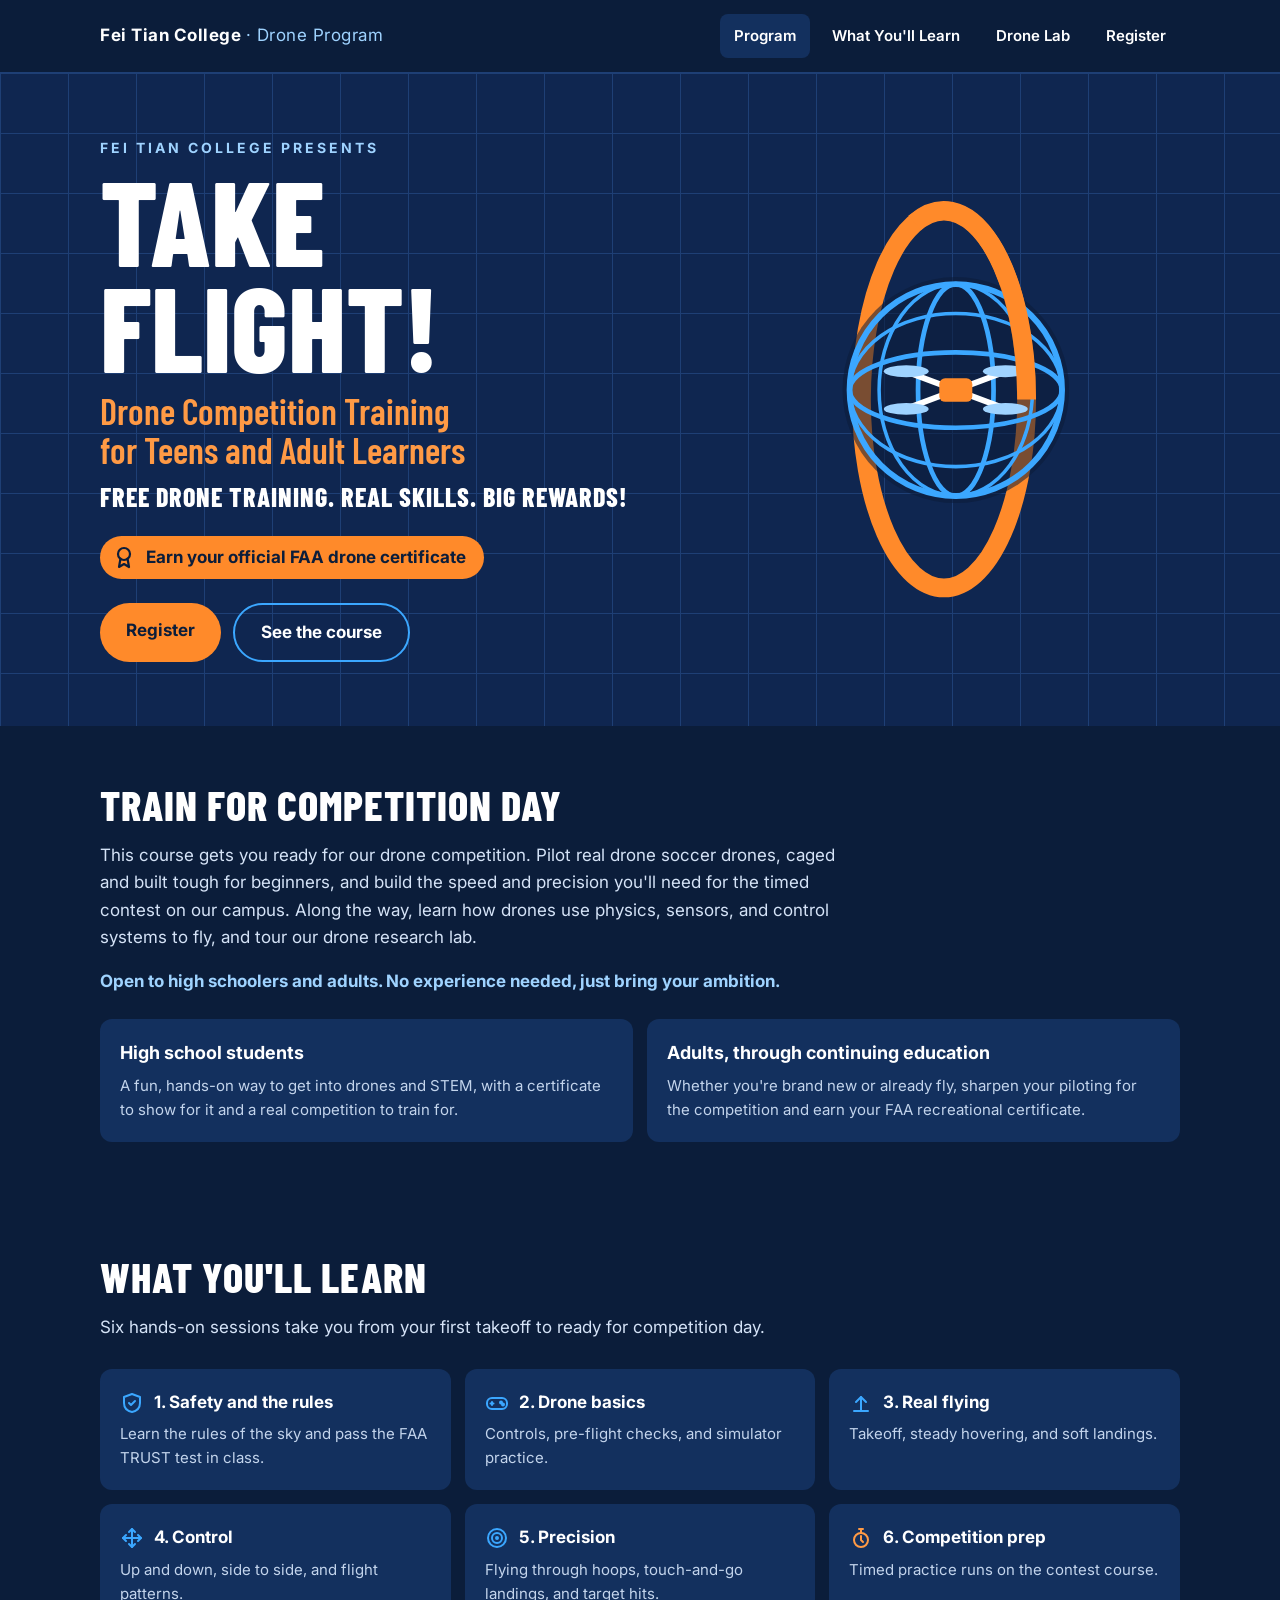
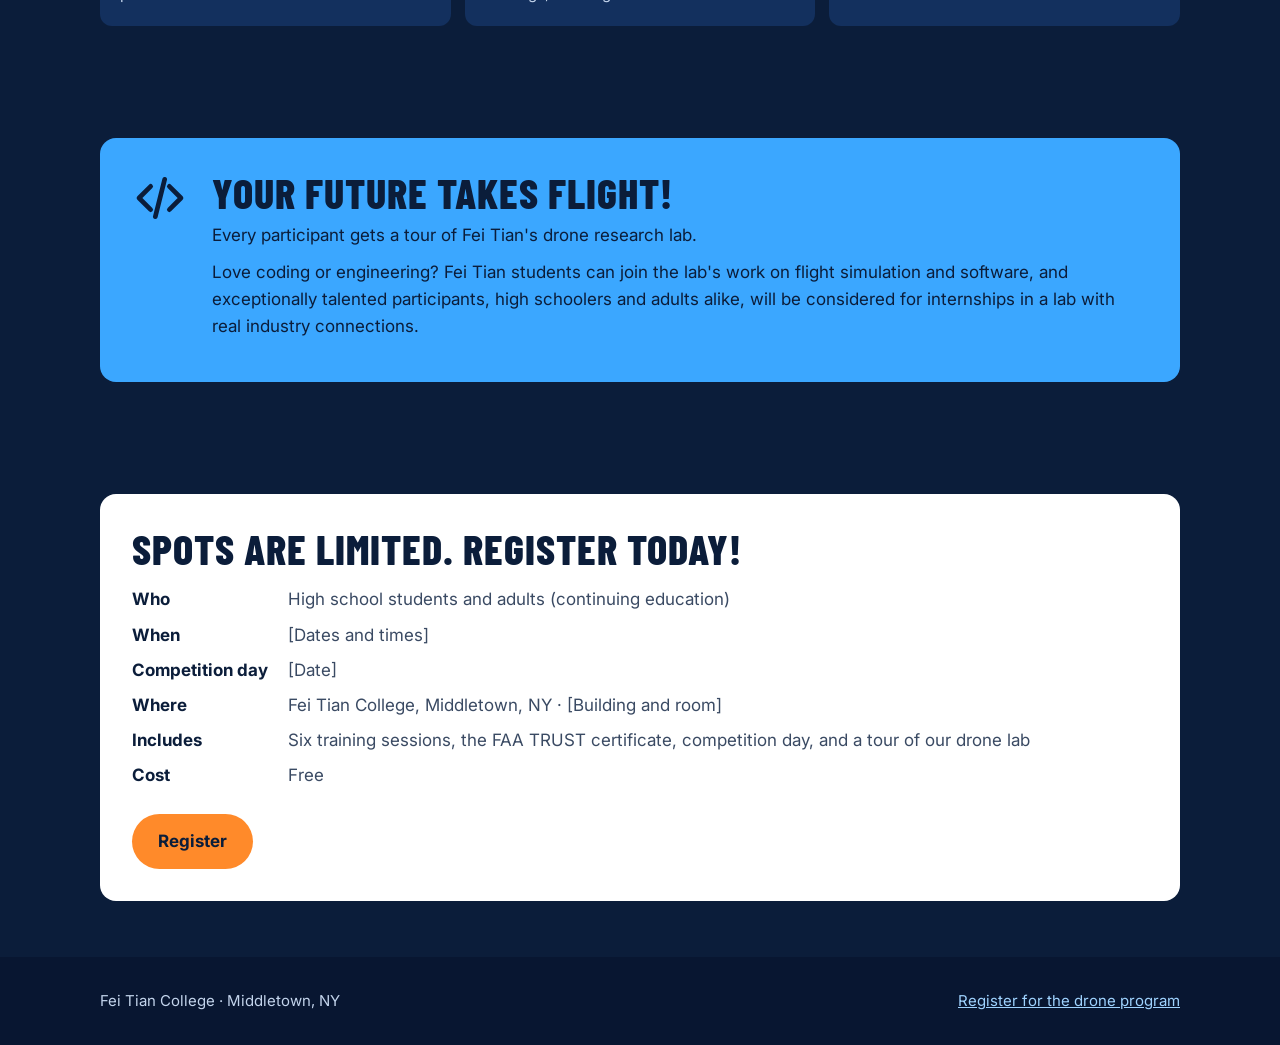
==== index.html @ 37b336cf "Add slogan copy, free cost, and lab heading - Hero tagline: Free drone training. Real skills. Big re" ====
<!doctype html>
<html lang="en">
<head>
  <meta charset="utf-8">
  <meta name="viewport" content="width=device-width, initial-scale=1">
  <title>Take Flight: Drone Training | Fei Tian College</title>
  <meta name="description" content="Free drone training at Fei Tian College to get ready for our drone competition. Hands-on training for high school students and adult learners, an FAA recreational drone certificate, and a tour of our drone lab.">
  <link rel="preconnect" href="https://fonts.googleapis.com">
  <link rel="preconnect" href="https://fonts.gstatic.com" crossorigin>
  <link href="https://fonts.googleapis.com/css2?family=Barlow+Condensed:wght@600;800&family=Inter:wght@400;600;700&display=swap" rel="stylesheet">
  <link rel="stylesheet" href="css/styles.css">
</head>
<body>

<header class="site-header">
  <div class="container">
    <a class="brand" href="index.html">Fei Tian College <span>· Drone Program</span></a>
    <nav class="nav" aria-label="Main">
      <a href="index.html" aria-current="page">Program</a>
      <a href="#curriculum">What You'll Learn</a>
      <a href="#lab">Drone Lab</a>
      <a href="register.html">Register</a>
    </nav>
  </div>
</header>

<main>
  <section class="hero">
    <div class="container">
      <div>
        <p class="eyebrow">Fei Tian College presents</p>
        <h1>Take<br>Flight!</h1>
        <p class="subtitle">Drone Competition Training<br>for Teens and Adult Learners</p>
        <p class="tagline">Free drone training. Real skills. Big rewards!</p>
        <div class="badge">
          <svg width="24" height="24" viewBox="0 0 24 24" fill="none" stroke="#0B1D3A" stroke-width="2.2" stroke-linecap="round" stroke-linejoin="round" aria-hidden="true"><circle cx="12" cy="9" r="6"/><path d="M8.5 13.5 7 22l5-3 5 3-1.5-8.5"/></svg>
          Earn your official FAA drone certificate
        </div>
        <div class="hero-actions">
          <a class="btn" href="register.html">Register</a>
          <a class="btn btn-outline" href="#curriculum">See the course</a>
        </div>
      </div>
      <img class="hero-art" src="images/drone-ball.svg" alt="A caged drone soccer ball flying through a hoop" width="400" height="400">
    </div>
  </section>

  <section>
    <div class="container">
      <h2>Train for competition day</h2>
      <p class="lead">This course gets you ready for our drone competition. Pilot real drone soccer drones, caged and built tough for beginners, and build the speed and precision you'll need for the timed contest on our campus. Along the way, learn how drones use physics, sensors, and control systems to fly, and tour our drone research lab.</p>
      <p class="highlight">Open to high schoolers and adults. No experience needed, just bring your ambition.</p>

      <div class="audience">
        <div>
          <h3>High school students</h3>
          <p>A fun, hands-on way to get into drones and STEM, with a certificate to show for it and a real competition to train for.</p>
        </div>
        <div>
          <h3>Adults, through continuing education</h3>
          <p>Whether you're brand new or already fly, sharpen your piloting for the competition and earn your FAA recreational certificate.</p>
        </div>
      </div>
    </div>
  </section>

  <section id="curriculum">
    <div class="container">
      <h2>What you'll learn</h2>
      <p class="lead">Six hands-on sessions take you from your first takeoff to ready for competition day.</p>
      <ol class="steps">
        <li class="step">
          <div class="step-head"><svg width="24" height="24" viewBox="0 0 24 24" fill="none" stroke="#3BA7FF" stroke-width="2" stroke-linecap="round" stroke-linejoin="round" aria-hidden="true"><path d="M12 3 4 6v6c0 5 3.5 8 8 9 4.5-1 8-4 8-9V6z"/><path d="m9 12 2 2 4-4"/></svg>1. Safety and the rules</div>
          <p>Learn the rules of the sky and pass the FAA TRUST test in class.</p>
        </li>
        <li class="step">
          <div class="step-head"><svg width="24" height="24" viewBox="0 0 24 24" fill="none" stroke="#3BA7FF" stroke-width="2" stroke-linecap="round" stroke-linejoin="round" aria-hidden="true"><rect x="2" y="7" width="20" height="11" rx="5"/><path d="M7 11v3M5.5 12.5h3"/><circle cx="16" cy="11.5" r="1"/><circle cx="18" cy="13.5" r="1"/></svg>2. Drone basics</div>
          <p>Controls, pre-flight checks, and simulator practice.</p>
        </li>
        <li class="step">
          <div class="step-head"><svg width="24" height="24" viewBox="0 0 24 24" fill="none" stroke="#3BA7FF" stroke-width="2" stroke-linecap="round" stroke-linejoin="round" aria-hidden="true"><path d="M12 20V6"/><path d="m7 11 5-5 5 5"/><path d="M5 20h14"/></svg>3. Real flying</div>
          <p>Takeoff, steady hovering, and soft landings.</p>
        </li>
        <li class="step">
          <div class="step-head"><svg width="24" height="24" viewBox="0 0 24 24" fill="none" stroke="#3BA7FF" stroke-width="2" stroke-linecap="round" stroke-linejoin="round" aria-hidden="true"><path d="M12 3v18M3 12h18"/><path d="m9 6 3-3 3 3M9 18l3 3 3-3M6 9l-3 3 3 3M18 9l3 3-3 3"/></svg>4. Control</div>
          <p>Up and down, side to side, and flight patterns.</p>
        </li>
        <li class="step">
          <div class="step-head"><svg width="24" height="24" viewBox="0 0 24 24" fill="none" stroke="#3BA7FF" stroke-width="2" stroke-linecap="round" stroke-linejoin="round" aria-hidden="true"><circle cx="12" cy="12" r="9"/><circle cx="12" cy="12" r="5"/><circle cx="12" cy="12" r="1"/></svg>5. Precision</div>
          <p>Flying through hoops, touch-and-go landings, and target hits.</p>
        </li>
        <li class="step">
          <div class="step-head"><svg width="24" height="24" viewBox="0 0 24 24" fill="none" stroke="#FF9A45" stroke-width="2" stroke-linecap="round" stroke-linejoin="round" aria-hidden="true"><circle cx="12" cy="14" r="7"/><path d="M12 10v4l2 2M10 3h4M12 3v4"/></svg>6. Competition prep</div>
          <p>Timed practice runs on the contest course.</p>
        </li>
      </ol>
    </div>
  </section>

  <section id="lab">
    <div class="container">
      <div class="lab">
        <svg width="56" height="56" viewBox="0 0 24 24" fill="none" stroke="#0B1D3A" stroke-width="2" stroke-linecap="round" stroke-linejoin="round" aria-hidden="true"><path d="m8 7-5 5 5 5"/><path d="m16 7 5 5-5 5"/><path d="m14 4-4 16"/></svg>
        <div>
          <h2>Your future takes flight!</h2>
          <p>Every participant gets a tour of Fei Tian's drone research lab.</p>
          <p>Love coding or engineering? Fei Tian students can join the lab's work on flight simulation and software, and exceptionally talented participants, high schoolers and adults alike, will be considered for internships in a lab with real industry connections.</p>
        </div>
      </div>
    </div>
  </section>

  <section>
    <div class="container">
      <div class="details">
        <h2>Spots are limited. Register today!</h2>
        <!-- Fill in the bracketed items below. -->
        <dl>
          <dt>Who</dt><dd>High school students and adults (continuing education)</dd>
          <dt>When</dt><dd>[Dates and times]</dd>
          <dt>Competition day</dt><dd>[Date]</dd>
          <dt>Where</dt><dd>Fei Tian College, Middletown, NY · [Building and room]</dd>
          <dt>Includes</dt><dd>Six training sessions, the FAA TRUST certificate, competition day, and a tour of our drone lab</dd>
          <dt>Cost</dt><dd>Free</dd>
        </dl>
        <a class="btn" href="register.html">Register</a>
      </div>
    </div>
  </section>
</main>

<footer class="site-footer">
  <div class="container">
    <div>Fei Tian College · Middletown, NY</div>
    <div><a href="register.html">Register for the drone program</a></div>
  </div>
</footer>

</body>
</html>
---- css/styles.css ----
/* Take Flight drone program pages for Fei Tian College.
   To match the main college site, change the colors and fonts in :root. */
:root {
  --navy: #0B1D3A;
  --navy-2: #0F2650;
  --navy-3: #13305E;
  --blue: #3BA7FF;
  --blue-light: #9FD3FF;
  --orange: #FF8A2A;
  --orange-light: #FF9A45;
  --text-soft: #D5E3F7;
  --white: #FFFFFF;
  --ink: #0B1D3A;
  --ink-soft: #3A4A63;
  --font-display: "Barlow Condensed", "Arial Narrow", sans-serif;
  --font-body: "Inter", system-ui, -apple-system, "Segoe UI", sans-serif;
  --max: 1120px;
}

* { box-sizing: border-box; }
html { scroll-behavior: smooth; }
body {
  margin: 0;
  background: var(--navy);
  color: var(--white);
  font-family: var(--font-body);
  font-size: 17px;
  line-height: 1.6;
}
img, svg { max-width: 100%; }
a { color: var(--orange-light); }
a:hover { color: #FFB877; }
:focus-visible { outline: 3px solid var(--orange); outline-offset: 2px; }

.container { max-width: var(--max); margin: 0 auto; padding: 0 20px; }

/* Header */
.site-header { background: var(--navy); border-bottom: 1px solid #1E3F75; }
.site-header .container {
  display: flex; align-items: center; justify-content: space-between;
  flex-wrap: wrap; gap: 12px; padding-top: 14px; padding-bottom: 14px;
}
.brand { color: var(--white); text-decoration: none; font-weight: 700; letter-spacing: .5px; }
.brand span { color: var(--blue-light); font-weight: 400; }
.nav { display: flex; gap: 8px; flex-wrap: wrap; }
.nav a {
  color: var(--white); text-decoration: none; padding: 10px 14px;
  border-radius: 8px; font-weight: 600; font-size: 15px;
}
.nav a:hover, .nav a[aria-current="page"] { background: var(--navy-3); color: var(--white); }

/* Buttons */
.btn {
  display: inline-block; background: var(--orange); color: var(--ink);
  font-weight: 700; text-decoration: none; padding: 14px 26px;
  border-radius: 40px; min-height: 44px;
}
.btn:hover { background: var(--orange-light); color: var(--ink); }
.btn-outline { background: transparent; color: var(--white); border: 2px solid var(--blue); }
.btn-outline:hover { background: var(--navy-3); color: var(--white); }

/* Hero */
.hero {
  background-color: var(--navy-2);
  background-image:
    linear-gradient(#1E3F75 1px, transparent 1px),
    linear-gradient(90deg, #1E3F75 1px, transparent 1px);
  background-size: 68px 60px;
  padding: 64px 0;
}
.hero .container {
  display: grid; grid-template-columns: 1.1fr .9fr; gap: 32px; align-items: center;
}
.eyebrow {
  font-size: 14px; font-weight: 700; letter-spacing: 3px;
  text-transform: uppercase; color: var(--blue-light); margin: 0 0 8px;
}
.hero h1 {
  font-family: var(--font-display); font-weight: 800; text-transform: uppercase;
  font-size: clamp(64px, 11vw, 120px); line-height: .88; margin: 0;
}
.hero .subtitle {
  font-family: var(--font-display); font-weight: 600; color: var(--orange-light);
  font-size: clamp(26px, 4vw, 36px); line-height: 1.1; margin: 12px 0 12px;
}
.hero .tagline {
  font-family: var(--font-display); font-weight: 800; text-transform: uppercase;
  letter-spacing: 1px; color: var(--white); font-size: clamp(20px, 2.6vw, 26px);
  line-height: 1.15; margin: 0 0 24px;
}
.badge {
  display: inline-flex; align-items: center; gap: 10px;
  background: var(--orange); color: var(--ink); font-weight: 700;
  border-radius: 40px; padding: 8px 18px 8px 12px; margin-bottom: 24px;
}
.hero-actions { display: flex; gap: 12px; flex-wrap: wrap; }
.hero-art { width: 100%; height: auto; }

/* Sections */
section { padding: 56px 0; }
h2 {
  font-family: var(--font-display); font-weight: 800; text-transform: uppercase;
  letter-spacing: 1px; font-size: clamp(30px, 4.5vw, 42px); line-height: 1.05; margin: 0 0 16px;
}
.lead { color: var(--text-soft); max-width: 760px; margin: 0 0 12px; }
.highlight { color: var(--blue-light); font-weight: 700; }

.steps {
  list-style: none; padding: 0; margin: 28px 0 0;
  display: grid; grid-template-columns: repeat(3, minmax(0, 1fr)); gap: 14px;
}
.step { background: var(--navy-3); border-radius: 12px; padding: 20px; }
.step-head { display: flex; align-items: center; gap: 10px; font-weight: 700; margin-bottom: 6px; }
.step p { margin: 0; color: #C3D4EC; font-size: 15px; }

.lab {
  background: var(--blue); color: var(--ink); border-radius: 16px; padding: 32px;
  display: flex; gap: 24px; align-items: flex-start;
}
.lab h2 { margin-bottom: 8px; }
.lab p { margin: 0 0 10px; }
.lab svg { flex: none; }

.audience { display: grid; grid-template-columns: repeat(2, minmax(0, 1fr)); gap: 14px; margin-top: 24px; }
.audience div { background: var(--navy-3); border-radius: 12px; padding: 20px; }
.audience h3 { margin: 0 0 6px; font-size: 18px; }
.audience p { margin: 0; color: #C3D4EC; font-size: 15px; }

.details {
  background: var(--white); color: var(--ink); border-radius: 16px; padding: 32px;
}
.details dl { display: grid; grid-template-columns: max-content 1fr; gap: 8px 20px; margin: 0 0 24px; }
.details dt { font-weight: 700; }
.details dd { margin: 0; color: var(--ink-soft); }
.details a { color: #B4530A; }
.details a.btn, .details a.btn:hover { color: var(--ink); }

/* Register page */
.form-wrap { background: var(--white); color: var(--ink); border-radius: 16px; padding: 24px; }
.form-wrap iframe { width: 100%; height: 1400px; border: 0; display: block; }
.placeholder {
  border: 3px dashed var(--ink); border-radius: 12px; padding: 32px; text-align: center; color: var(--ink);
}
.checklist { padding-left: 20px; color: var(--text-soft); }
.checklist li { margin-bottom: 6px; }

/* Footer */
.site-footer { background: #081631; padding: 32px 0; color: #C3D4EC; font-size: 15px; }
.site-footer .container { display: flex; justify-content: space-between; gap: 16px; flex-wrap: wrap; }
.site-footer a { color: var(--blue-light); }

/* Phones and small tablets */
@media (max-width: 820px) {
  .hero .container { grid-template-columns: 1fr; }
  .hero-art { max-width: 320px; margin: 0 auto; }
  .steps { grid-template-columns: repeat(2, minmax(0, 1fr)); }
  .audience { grid-template-columns: 1fr; }
  .lab { flex-direction: column; padding: 24px; }
}
@media (max-width: 520px) {
  .steps { grid-template-columns: 1fr; }
  .details { padding: 22px; }
  .details dl { grid-template-columns: 1fr; gap: 2px; }
  .details dd { margin-bottom: 10px; }
  section { padding: 40px 0; }
}
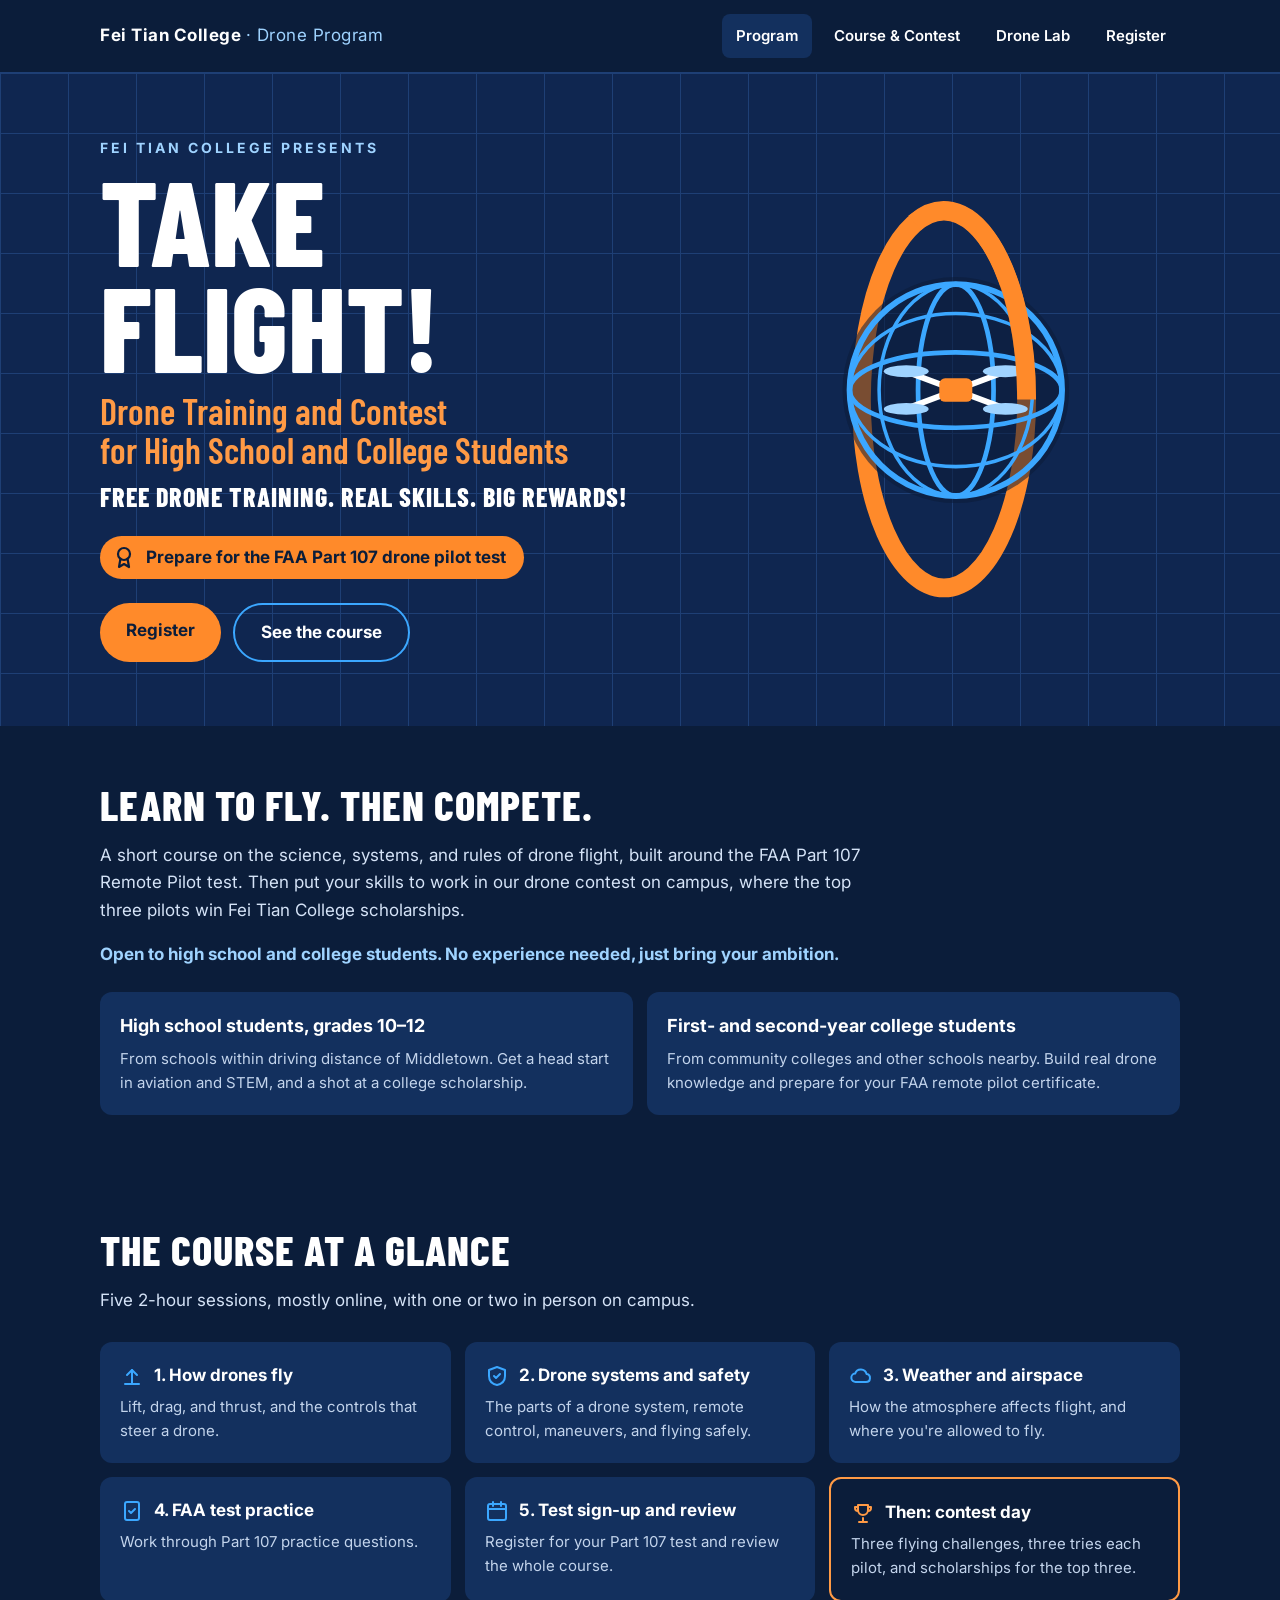
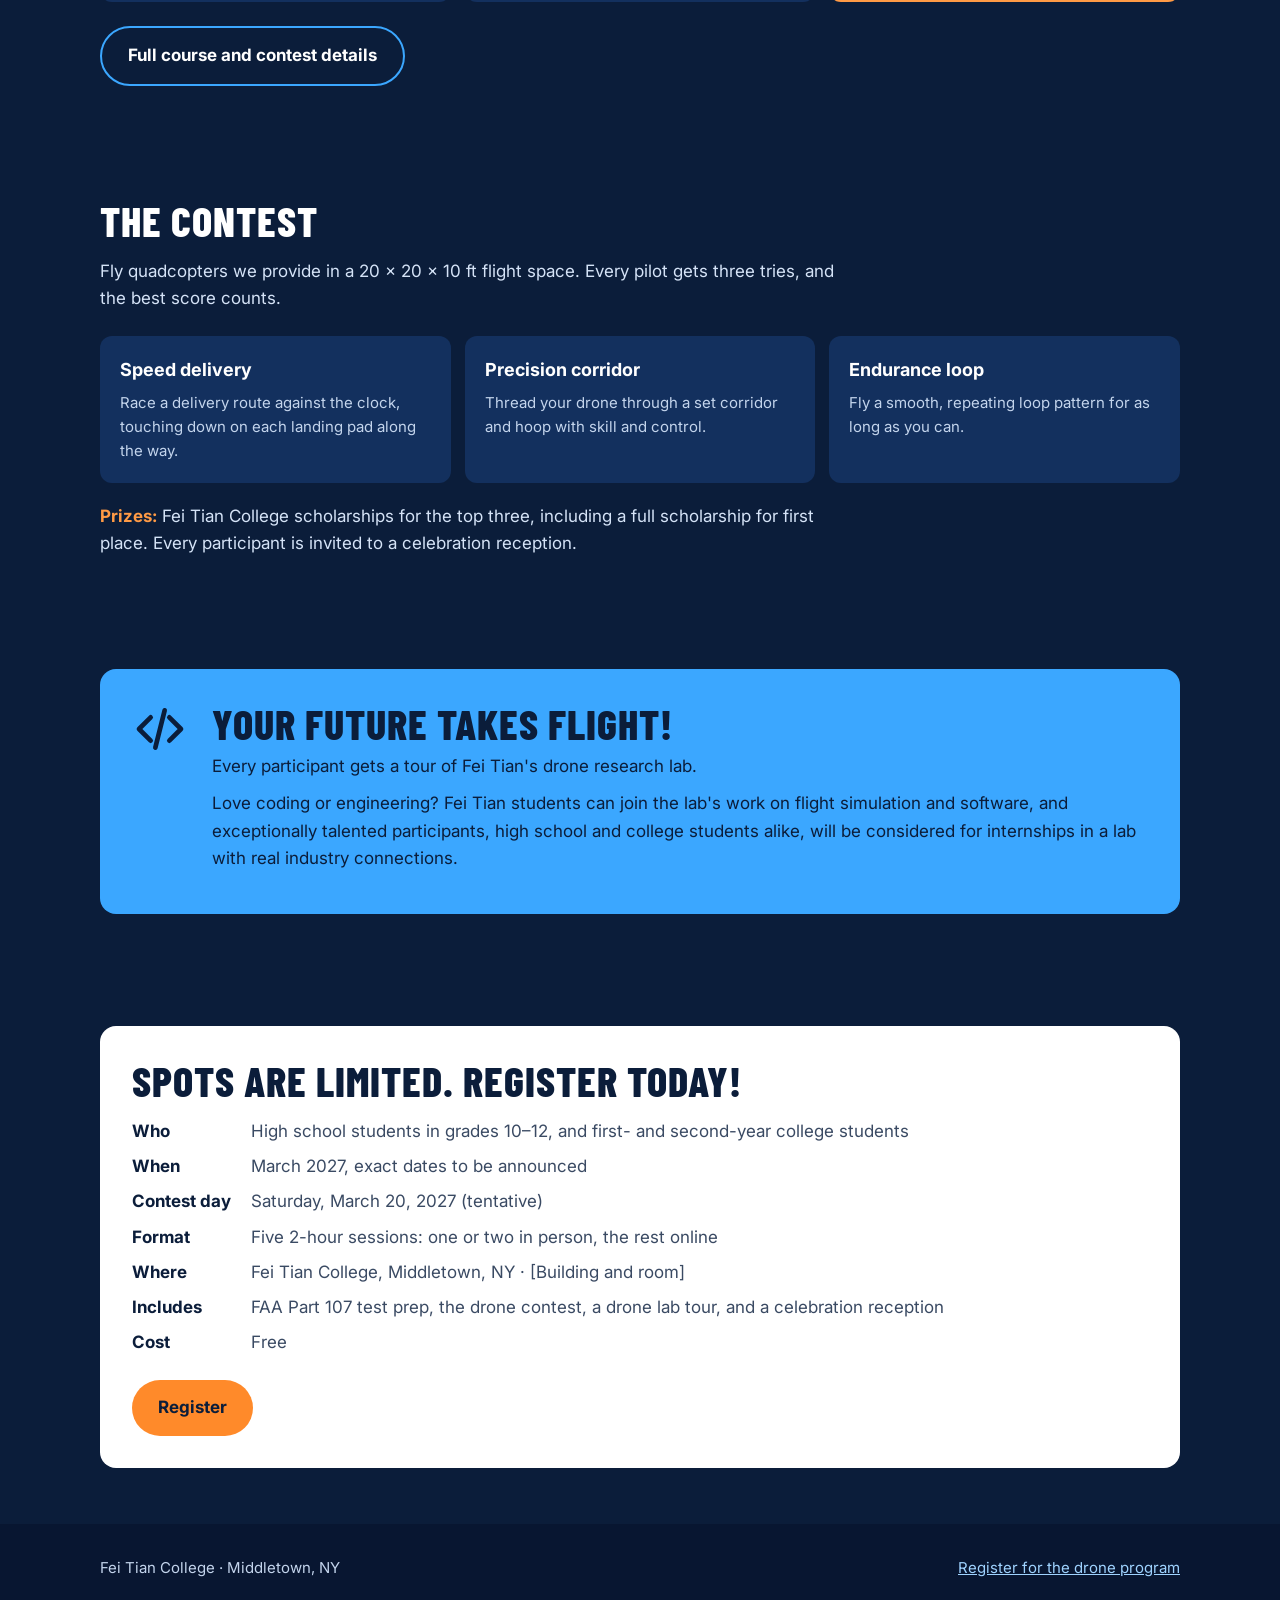
==== commit b992cc33: "Add course and contest details page; align homepage with course design - New course.html: session-by" ====
--- a/index.html
+++ b/index.html
@@ -4,7 +4,7 @@
   <meta charset="utf-8">
   <meta name="viewport" content="width=device-width, initial-scale=1">
   <title>Take Flight: Drone Training | Fei Tian College</title>
-  <meta name="description" content="Free drone training at Fei Tian College to get ready for our drone competition. Hands-on training for high school students and adult learners, an FAA recreational drone certificate, and a tour of our drone lab.">
+  <meta name="description" content="Free drone training at Fei Tian College for high school and college students. Prepare for the FAA Part 107 drone pilot test, compete in our drone contest for scholarships, and tour our drone lab.">
   <link rel="preconnect" href="https://fonts.googleapis.com">
   <link rel="preconnect" href="https://fonts.gstatic.com" crossorigin>
   <link href="https://fonts.googleapis.com/css2?family=Barlow+Condensed:wght@600;800&family=Inter:wght@400;600;700&display=swap" rel="stylesheet">
@@ -17,7 +17,7 @@
     <a class="brand" href="index.html">Fei Tian College <span>· Drone Program</span></a>
     <nav class="nav" aria-label="Main">
       <a href="index.html" aria-current="page">Program</a>
-      <a href="#curriculum">What You'll Learn</a>
+      <a href="course.html">Course &amp; Contest</a>
       <a href="#lab">Drone Lab</a>
       <a href="register.html">Register</a>
     </nav>
@@ -30,35 +30,35 @@
       <div>
         <p class="eyebrow">Fei Tian College presents</p>
         <h1>Take<br>Flight!</h1>
-        <p class="subtitle">Drone Competition Training<br>for Teens and Adult Learners</p>
+        <p class="subtitle">Drone Training and Contest<br>for High School and College Students</p>
         <p class="tagline">Free drone training. Real skills. Big rewards!</p>
         <div class="badge">
           <svg width="24" height="24" viewBox="0 0 24 24" fill="none" stroke="#0B1D3A" stroke-width="2.2" stroke-linecap="round" stroke-linejoin="round" aria-hidden="true"><circle cx="12" cy="9" r="6"/><path d="M8.5 13.5 7 22l5-3 5 3-1.5-8.5"/></svg>
-          Earn your official FAA drone certificate
+          Prepare for the FAA Part 107 drone pilot test
         </div>
         <div class="hero-actions">
           <a class="btn" href="register.html">Register</a>
-          <a class="btn btn-outline" href="#curriculum">See the course</a>
+          <a class="btn btn-outline" href="course.html">See the course</a>
         </div>
       </div>
-      <img class="hero-art" src="images/drone-ball.svg" alt="A caged drone soccer ball flying through a hoop" width="400" height="400">
+      <img class="hero-art" src="images/drone-ball.svg" alt="A drone flying through a hoop" width="400" height="400">
     </div>
   </section>
 
   <section>
     <div class="container">
-      <h2>Train for competition day</h2>
-      <p class="lead">This course gets you ready for our drone competition. Pilot real drone soccer drones, caged and built tough for beginners, and build the speed and precision you'll need for the timed contest on our campus. Along the way, learn how drones use physics, sensors, and control systems to fly, and tour our drone research lab.</p>
-      <p class="highlight">Open to high schoolers and adults. No experience needed, just bring your ambition.</p>
+      <h2>Learn to fly. Then compete.</h2>
+      <p class="lead">A short course on the science, systems, and rules of drone flight, built around the FAA Part 107 Remote Pilot test. Then put your skills to work in our drone contest on campus, where the top three pilots win Fei Tian College scholarships.</p>
+      <p class="highlight">Open to high school and college students. No experience needed, just bring your ambition.</p>
 
       <div class="audience">
         <div>
-          <h3>High school students</h3>
-          <p>A fun, hands-on way to get into drones and STEM, with a certificate to show for it and a real competition to train for.</p>
+          <h3>High school students, grades 10–12</h3>
+          <p>From schools within driving distance of Middletown. Get a head start in aviation and STEM, and a shot at a college scholarship.</p>
         </div>
         <div>
-          <h3>Adults, through continuing education</h3>
-          <p>Whether you're brand new or already fly, sharpen your piloting for the competition and earn your FAA recreational certificate.</p>
+          <h3>First- and second-year college students</h3>
+          <p>From community colleges and other schools nearby. Build real drone knowledge and prepare for your FAA remote pilot certificate.</p>
         </div>
       </div>
     </div>
@@ -66,34 +66,57 @@
 
   <section id="curriculum">
     <div class="container">
-      <h2>What you'll learn</h2>
-      <p class="lead">Six hands-on sessions take you from your first takeoff to ready for competition day.</p>
+      <h2>The course at a glance</h2>
+      <p class="lead">Five 2-hour sessions, mostly online, with one or two in person on campus.</p>
       <ol class="steps">
         <li class="step">
-          <div class="step-head"><svg width="24" height="24" viewBox="0 0 24 24" fill="none" stroke="#3BA7FF" stroke-width="2" stroke-linecap="round" stroke-linejoin="round" aria-hidden="true"><path d="M12 3 4 6v6c0 5 3.5 8 8 9 4.5-1 8-4 8-9V6z"/><path d="m9 12 2 2 4-4"/></svg>1. Safety and the rules</div>
-          <p>Learn the rules of the sky and pass the FAA TRUST test in class.</p>
+          <div class="step-head"><svg width="24" height="24" viewBox="0 0 24 24" fill="none" stroke="#3BA7FF" stroke-width="2" stroke-linecap="round" stroke-linejoin="round" aria-hidden="true"><path d="M12 20V6"/><path d="m7 11 5-5 5 5"/><path d="M5 20h14"/></svg>1. How drones fly</div>
+          <p>Lift, drag, and thrust, and the controls that steer a drone.</p>
         </li>
         <li class="step">
-          <div class="step-head"><svg width="24" height="24" viewBox="0 0 24 24" fill="none" stroke="#3BA7FF" stroke-width="2" stroke-linecap="round" stroke-linejoin="round" aria-hidden="true"><rect x="2" y="7" width="20" height="11" rx="5"/><path d="M7 11v3M5.5 12.5h3"/><circle cx="16" cy="11.5" r="1"/><circle cx="18" cy="13.5" r="1"/></svg>2. Drone basics</div>
-          <p>Controls, pre-flight checks, and simulator practice.</p>
+          <div class="step-head"><svg width="24" height="24" viewBox="0 0 24 24" fill="none" stroke="#3BA7FF" stroke-width="2" stroke-linecap="round" stroke-linejoin="round" aria-hidden="true"><path d="M12 3 4 6v6c0 5 3.5 8 8 9 4.5-1 8-4 8-9V6z"/><path d="m9 12 2 2 4-4"/></svg>2. Drone systems and safety</div>
+          <p>The parts of a drone system, remote control, maneuvers, and flying safely.</p>
         </li>
         <li class="step">
-          <div class="step-head"><svg width="24" height="24" viewBox="0 0 24 24" fill="none" stroke="#3BA7FF" stroke-width="2" stroke-linecap="round" stroke-linejoin="round" aria-hidden="true"><path d="M12 20V6"/><path d="m7 11 5-5 5 5"/><path d="M5 20h14"/></svg>3. Real flying</div>
-          <p>Takeoff, steady hovering, and soft landings.</p>
+          <div class="step-head"><svg width="24" height="24" viewBox="0 0 24 24" fill="none" stroke="#3BA7FF" stroke-width="2" stroke-linecap="round" stroke-linejoin="round" aria-hidden="true"><path d="M7 18h10a4 4 0 0 0 .6-7.95A6 6 0 0 0 6.1 9.6 4.2 4.2 0 0 0 7 18z"/></svg>3. Weather and airspace</div>
+          <p>How the atmosphere affects flight, and where you're allowed to fly.</p>
         </li>
         <li class="step">
-          <div class="step-head"><svg width="24" height="24" viewBox="0 0 24 24" fill="none" stroke="#3BA7FF" stroke-width="2" stroke-linecap="round" stroke-linejoin="round" aria-hidden="true"><path d="M12 3v18M3 12h18"/><path d="m9 6 3-3 3 3M9 18l3 3 3-3M6 9l-3 3 3 3M18 9l3 3-3 3"/></svg>4. Control</div>
-          <p>Up and down, side to side, and flight patterns.</p>
+          <div class="step-head"><svg width="24" height="24" viewBox="0 0 24 24" fill="none" stroke="#3BA7FF" stroke-width="2" stroke-linecap="round" stroke-linejoin="round" aria-hidden="true"><rect x="5" y="3" width="14" height="18" rx="2"/><path d="m9 12 2 2 4-4"/></svg>4. FAA test practice</div>
+          <p>Work through Part 107 practice questions.</p>
         </li>
         <li class="step">
-          <div class="step-head"><svg width="24" height="24" viewBox="0 0 24 24" fill="none" stroke="#3BA7FF" stroke-width="2" stroke-linecap="round" stroke-linejoin="round" aria-hidden="true"><circle cx="12" cy="12" r="9"/><circle cx="12" cy="12" r="5"/><circle cx="12" cy="12" r="1"/></svg>5. Precision</div>
-          <p>Flying through hoops, touch-and-go landings, and target hits.</p>
+          <div class="step-head"><svg width="24" height="24" viewBox="0 0 24 24" fill="none" stroke="#3BA7FF" stroke-width="2" stroke-linecap="round" stroke-linejoin="round" aria-hidden="true"><rect x="3" y="5" width="18" height="16" rx="2"/><path d="M3 10h18M8 3v4M16 3v4"/></svg>5. Test sign-up and review</div>
+          <p>Register for your Part 107 test and review the whole course.</p>
         </li>
-        <li class="step">
-          <div class="step-head"><svg width="24" height="24" viewBox="0 0 24 24" fill="none" stroke="#FF9A45" stroke-width="2" stroke-linecap="round" stroke-linejoin="round" aria-hidden="true"><circle cx="12" cy="14" r="7"/><path d="M12 10v4l2 2M10 3h4M12 3v4"/></svg>6. Competition prep</div>
-          <p>Timed practice runs on the contest course.</p>
+        <li class="step step-accent">
+          <div class="step-head"><svg width="24" height="24" viewBox="0 0 24 24" fill="none" stroke="#FF9A45" stroke-width="2" stroke-linecap="round" stroke-linejoin="round" aria-hidden="true"><path d="M8 21h8M12 17v4M7 4h10v5a5 5 0 0 1-10 0z"/><path d="M7 6H4v1a3 3 0 0 0 3 3M17 6h3v1a3 3 0 0 1-3 3"/></svg>Then: contest day</div>
+          <p>Three flying challenges, three tries each pilot, and scholarships for the top three.</p>
         </li>
       </ol>
+      <p class="section-actions"><a class="btn btn-outline" href="course.html">Full course and contest details</a></p>
+    </div>
+  </section>
+
+  <section id="contest">
+    <div class="container">
+      <h2>The contest</h2>
+      <p class="lead">Fly quadcopters we provide in a 20 × 20 × 10 ft flight space. Every pilot gets three tries, and the best score counts.</p>
+      <div class="challenges">
+        <div class="challenge">
+          <h3>Speed delivery</h3>
+          <p>Race a delivery route against the clock, touching down on each landing pad along the way.</p>
+        </div>
+        <div class="challenge">
+          <h3>Precision corridor</h3>
+          <p>Thread your drone through a set corridor and hoop with skill and control.</p>
+        </div>
+        <div class="challenge">
+          <h3>Endurance loop</h3>
+          <p>Fly a smooth, repeating loop pattern for as long as you can.</p>
+        </div>
+      </div>
+      <p class="prize-line"><strong>Prizes:</strong> Fei Tian College scholarships for the top three, including a full scholarship for first place. Every participant is invited to a celebration reception.</p>
     </div>
   </section>
 
@@ -104,7 +127,7 @@
         <div>
           <h2>Your future takes flight!</h2>
           <p>Every participant gets a tour of Fei Tian's drone research lab.</p>
-          <p>Love coding or engineering? Fei Tian students can join the lab's work on flight simulation and software, and exceptionally talented participants, high schoolers and adults alike, will be considered for internships in a lab with real industry connections.</p>
+          <p>Love coding or engineering? Fei Tian students can join the lab's work on flight simulation and software, and exceptionally talented participants, high school and college students alike, will be considered for internships in a lab with real industry connections.</p>
         </div>
       </div>
     </div>
@@ -116,11 +139,12 @@
         <h2>Spots are limited. Register today!</h2>
         <!-- Fill in the bracketed items below. -->
         <dl>
-          <dt>Who</dt><dd>High school students and adults (continuing education)</dd>
-          <dt>When</dt><dd>[Dates and times]</dd>
-          <dt>Competition day</dt><dd>[Date]</dd>
+          <dt>Who</dt><dd>High school students in grades 10–12, and first- and second-year college students</dd>
+          <dt>When</dt><dd>March 2027, exact dates to be announced</dd>
+          <dt>Contest day</dt><dd>Saturday, March 20, 2027 (tentative)</dd>
+          <dt>Format</dt><dd>Five 2-hour sessions: one or two in person, the rest online</dd>
           <dt>Where</dt><dd>Fei Tian College, Middletown, NY · [Building and room]</dd>
-          <dt>Includes</dt><dd>Six training sessions, the FAA TRUST certificate, competition day, and a tour of our drone lab</dd>
+          <dt>Includes</dt><dd>FAA Part 107 test prep, the drone contest, a drone lab tour, and a celebration reception</dd>
           <dt>Cost</dt><dd>Free</dd>
         </dl>
         <a class="btn" href="register.html">Register</a>
--- a/css/styles.css
+++ b/css/styles.css
@@ -112,6 +112,58 @@
 .step { background: var(--navy-3); border-radius: 12px; padding: 20px; }
 .step-head { display: flex; align-items: center; gap: 10px; font-weight: 700; margin-bottom: 6px; }
 .step p { margin: 0; color: #C3D4EC; font-size: 15px; }
+.step-accent { background: transparent; border: 2px solid var(--orange-light); }
+.section-actions { margin: 24px 0 0; }
+
+/* Contest */
+.challenges {
+  display: grid; grid-template-columns: repeat(3, minmax(0, 1fr)); gap: 14px; margin-top: 24px;
+}
+.challenge { background: var(--navy-3); border-radius: 12px; padding: 20px; }
+.challenge h3 { margin: 0 0 6px; font-size: 18px; }
+.challenge p { margin: 0; color: #C3D4EC; font-size: 15px; }
+.challenge-art { display: block; width: 100%; height: auto; margin-bottom: 12px; }
+.prize-line { margin: 20px 0 0; color: var(--text-soft); max-width: 760px; }
+.prize-line strong { color: var(--orange-light); }
+.prizes { display: grid; grid-template-columns: repeat(3, minmax(0, 1fr)); gap: 14px; margin-bottom: 20px; }
+.prize { background: var(--navy-3); border-radius: 12px; padding: 20px; }
+.prize-first { background: var(--orange); color: var(--ink); }
+.prize-place {
+  font-family: var(--font-display); font-weight: 800; text-transform: uppercase;
+  letter-spacing: 1px; font-size: 26px; line-height: 1; margin: 0 0 8px;
+}
+.prize-award { margin: 0; font-weight: 600; }
+
+/* Course page */
+.page-intro { padding-bottom: 32px; }
+.page-title {
+  font-family: var(--font-display); font-weight: 800; text-transform: uppercase;
+  letter-spacing: 1px; font-size: clamp(40px, 7vw, 64px); line-height: 1; margin: 0 0 16px;
+}
+section.tight { padding-top: 0; }
+.jump { display: flex; flex-wrap: wrap; gap: 8px; margin-top: 20px; }
+.jump a {
+  color: var(--white); text-decoration: none; font-weight: 600; font-size: 15px;
+  border: 2px solid var(--blue); border-radius: 40px; padding: 8px 16px;
+}
+.jump a:hover { background: var(--navy-3); color: var(--white); }
+.sessions { list-style: none; padding: 0; margin: 24px 0 0; display: grid; gap: 14px; }
+.session { background: var(--navy-3); border-radius: 12px; padding: 20px 24px; }
+.session-num {
+  margin: 0; font-size: 13px; font-weight: 700; letter-spacing: 2px;
+  text-transform: uppercase; color: var(--blue-light);
+}
+.session h3 { margin: 2px 0 8px; font-size: 20px; }
+.session ul { margin: 0; padding-left: 20px; color: #C3D4EC; }
+.session li { margin-bottom: 4px; }
+.note {
+  background: var(--navy-2); border-left: 6px solid var(--orange); border-radius: 12px; padding: 24px 28px;
+}
+.note h2 { font-size: clamp(24px, 3.5vw, 32px); margin-bottom: 10px; }
+.note p { margin: 0 0 10px; color: var(--text-soft); }
+.note ul { margin: 0; padding-left: 20px; color: var(--text-soft); }
+.btn-dark { background: var(--ink); color: var(--white); }
+.btn-dark:hover { background: var(--navy-3); color: var(--white); }
 
 .lab {
   background: var(--blue); color: var(--ink); border-radius: 16px; padding: 32px;
@@ -155,6 +207,7 @@
   .hero-art { max-width: 320px; margin: 0 auto; }
   .steps { grid-template-columns: repeat(2, minmax(0, 1fr)); }
   .audience { grid-template-columns: 1fr; }
+  .challenges, .prizes { grid-template-columns: 1fr; }
   .lab { flex-direction: column; padding: 24px; }
 }
 @media (max-width: 520px) {
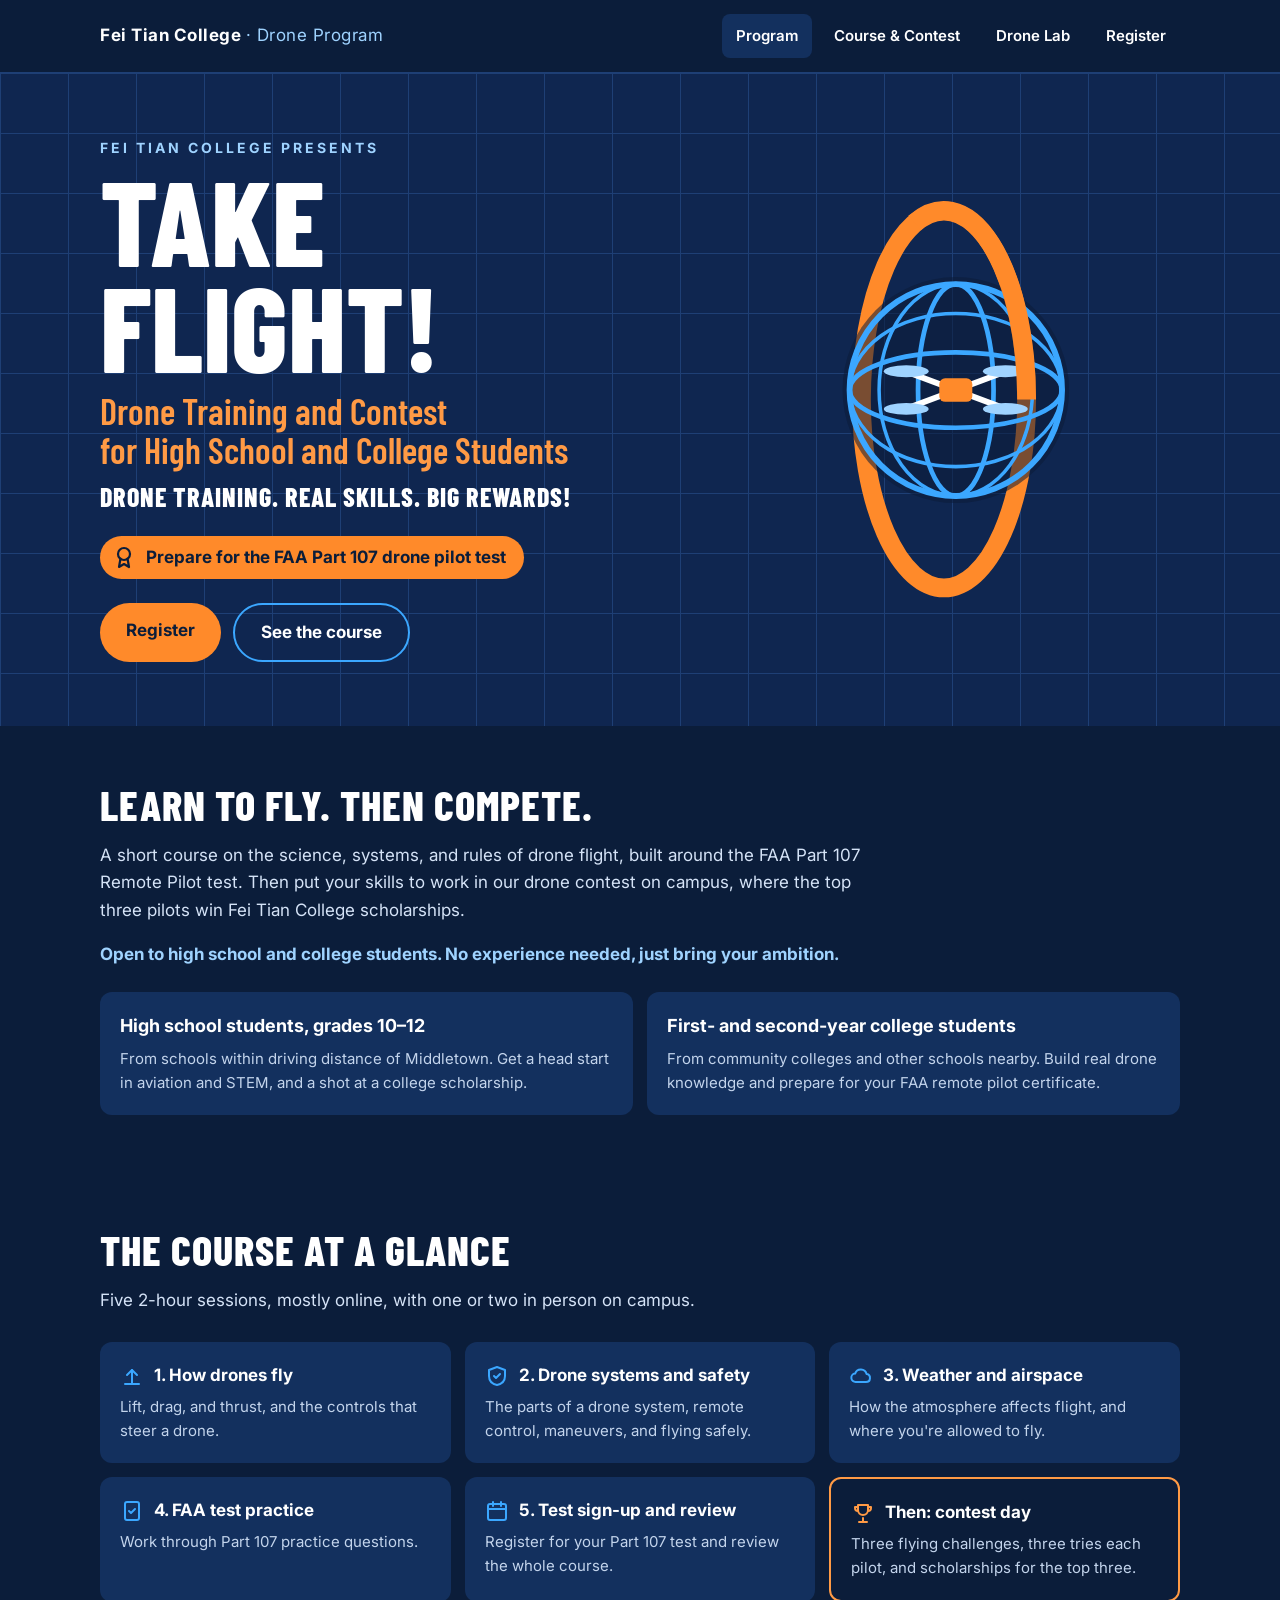
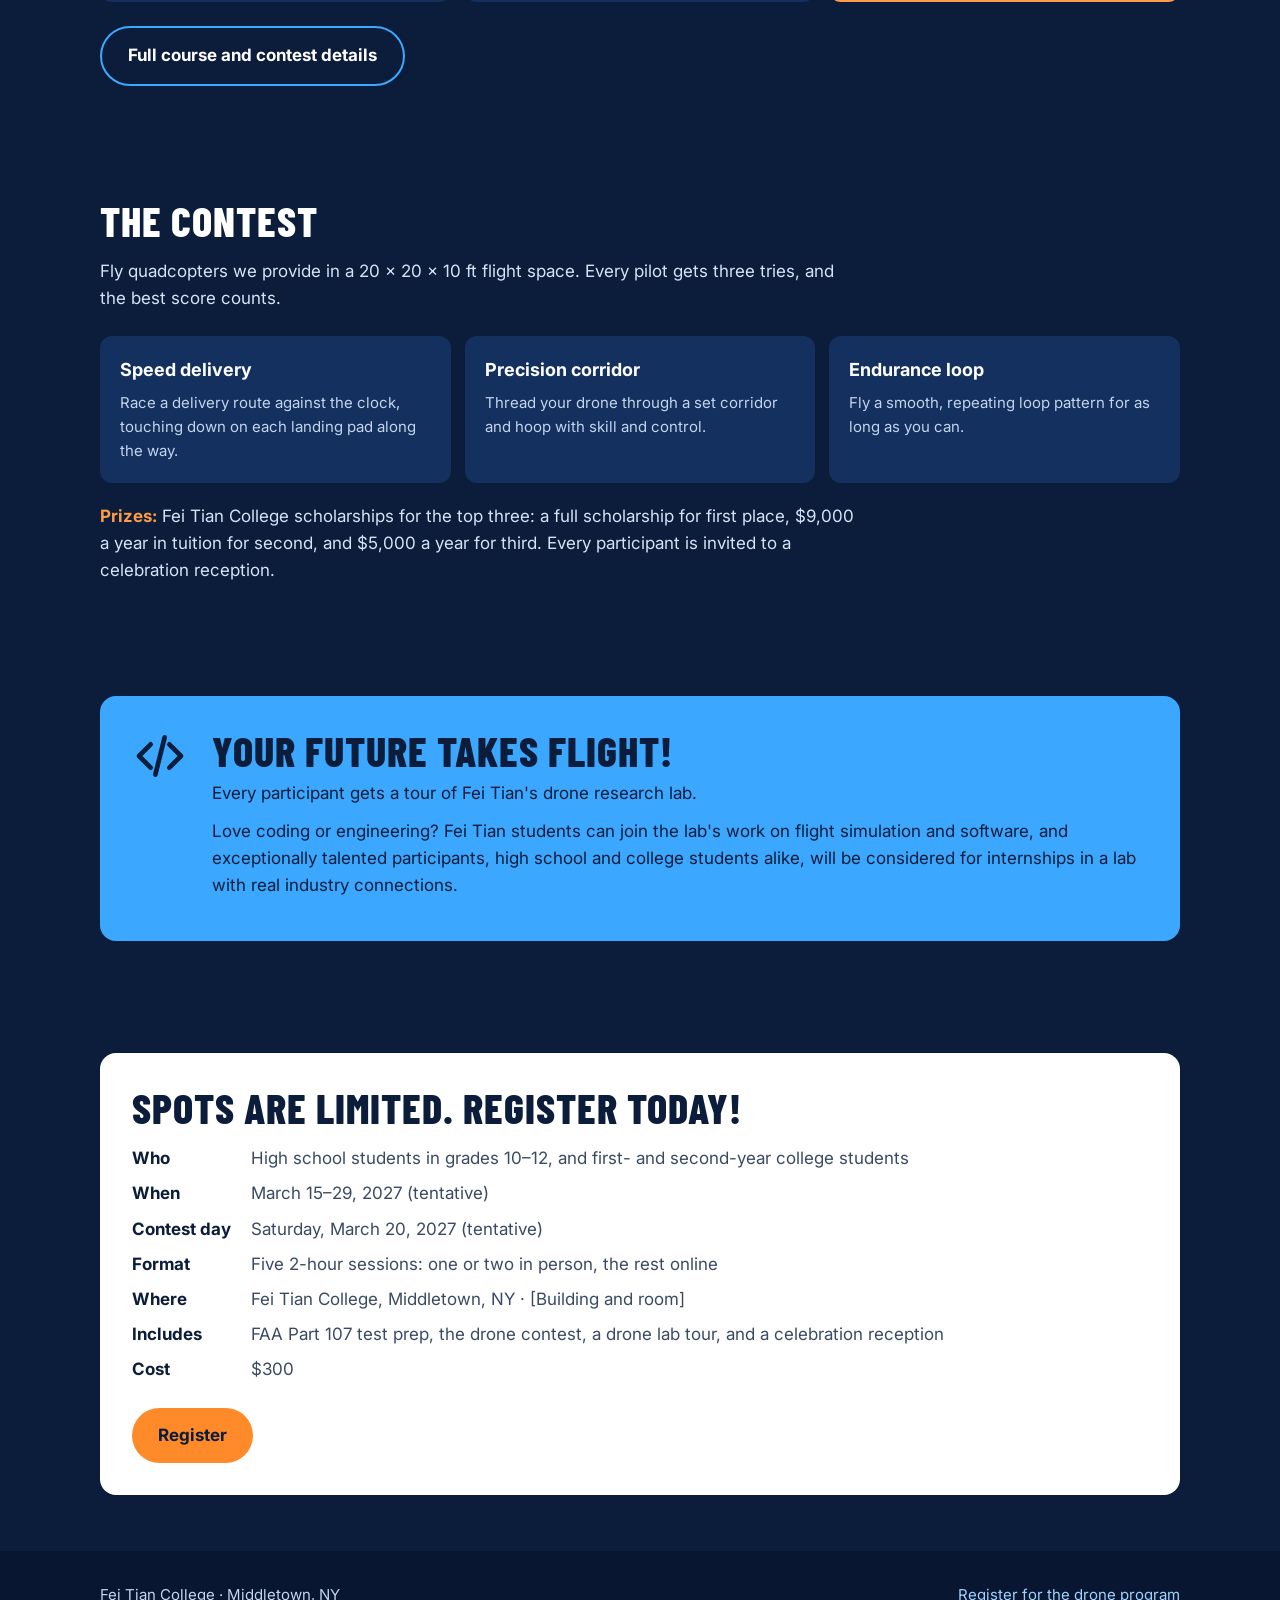
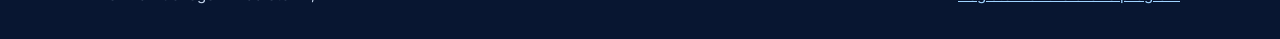
==== commit 3b08142b: "Use course fee, prize amounts, and tentative dates from the course design Co-Authored-By: Claude Opu" ====
--- a/index.html
+++ b/index.html
@@ -4,7 +4,7 @@
   <meta charset="utf-8">
   <meta name="viewport" content="width=device-width, initial-scale=1">
   <title>Take Flight: Drone Training | Fei Tian College</title>
-  <meta name="description" content="Free drone training at Fei Tian College for high school and college students. Prepare for the FAA Part 107 drone pilot test, compete in our drone contest for scholarships, and tour our drone lab.">
+  <meta name="description" content="Drone training at Fei Tian College for high school and college students. Prepare for the FAA Part 107 drone pilot test, compete in our drone contest for scholarships, and tour our drone lab.">
   <link rel="preconnect" href="https://fonts.googleapis.com">
   <link rel="preconnect" href="https://fonts.gstatic.com" crossorigin>
   <link href="https://fonts.googleapis.com/css2?family=Barlow+Condensed:wght@600;800&family=Inter:wght@400;600;700&display=swap" rel="stylesheet">
@@ -31,7 +31,7 @@
         <p class="eyebrow">Fei Tian College presents</p>
         <h1>Take<br>Flight!</h1>
         <p class="subtitle">Drone Training and Contest<br>for High School and College Students</p>
-        <p class="tagline">Free drone training. Real skills. Big rewards!</p>
+        <p class="tagline">Drone training. Real skills. Big rewards!</p>
         <div class="badge">
           <svg width="24" height="24" viewBox="0 0 24 24" fill="none" stroke="#0B1D3A" stroke-width="2.2" stroke-linecap="round" stroke-linejoin="round" aria-hidden="true"><circle cx="12" cy="9" r="6"/><path d="M8.5 13.5 7 22l5-3 5 3-1.5-8.5"/></svg>
           Prepare for the FAA Part 107 drone pilot test
@@ -116,7 +116,7 @@
           <p>Fly a smooth, repeating loop pattern for as long as you can.</p>
         </div>
       </div>
-      <p class="prize-line"><strong>Prizes:</strong> Fei Tian College scholarships for the top three, including a full scholarship for first place. Every participant is invited to a celebration reception.</p>
+      <p class="prize-line"><strong>Prizes:</strong> Fei Tian College scholarships for the top three: a full scholarship for first place, $9,000 a year in tuition for second, and $5,000 a year for third. Every participant is invited to a celebration reception.</p>
     </div>
   </section>
 
@@ -140,12 +140,12 @@
         <!-- Fill in the bracketed items below. -->
         <dl>
           <dt>Who</dt><dd>High school students in grades 10–12, and first- and second-year college students</dd>
-          <dt>When</dt><dd>March 2027, exact dates to be announced</dd>
+          <dt>When</dt><dd>March 15–29, 2027 (tentative)</dd>
           <dt>Contest day</dt><dd>Saturday, March 20, 2027 (tentative)</dd>
           <dt>Format</dt><dd>Five 2-hour sessions: one or two in person, the rest online</dd>
           <dt>Where</dt><dd>Fei Tian College, Middletown, NY · [Building and room]</dd>
           <dt>Includes</dt><dd>FAA Part 107 test prep, the drone contest, a drone lab tour, and a celebration reception</dd>
-          <dt>Cost</dt><dd>Free</dd>
+          <dt>Cost</dt><dd>$300</dd>
         </dl>
         <a class="btn" href="register.html">Register</a>
       </div>
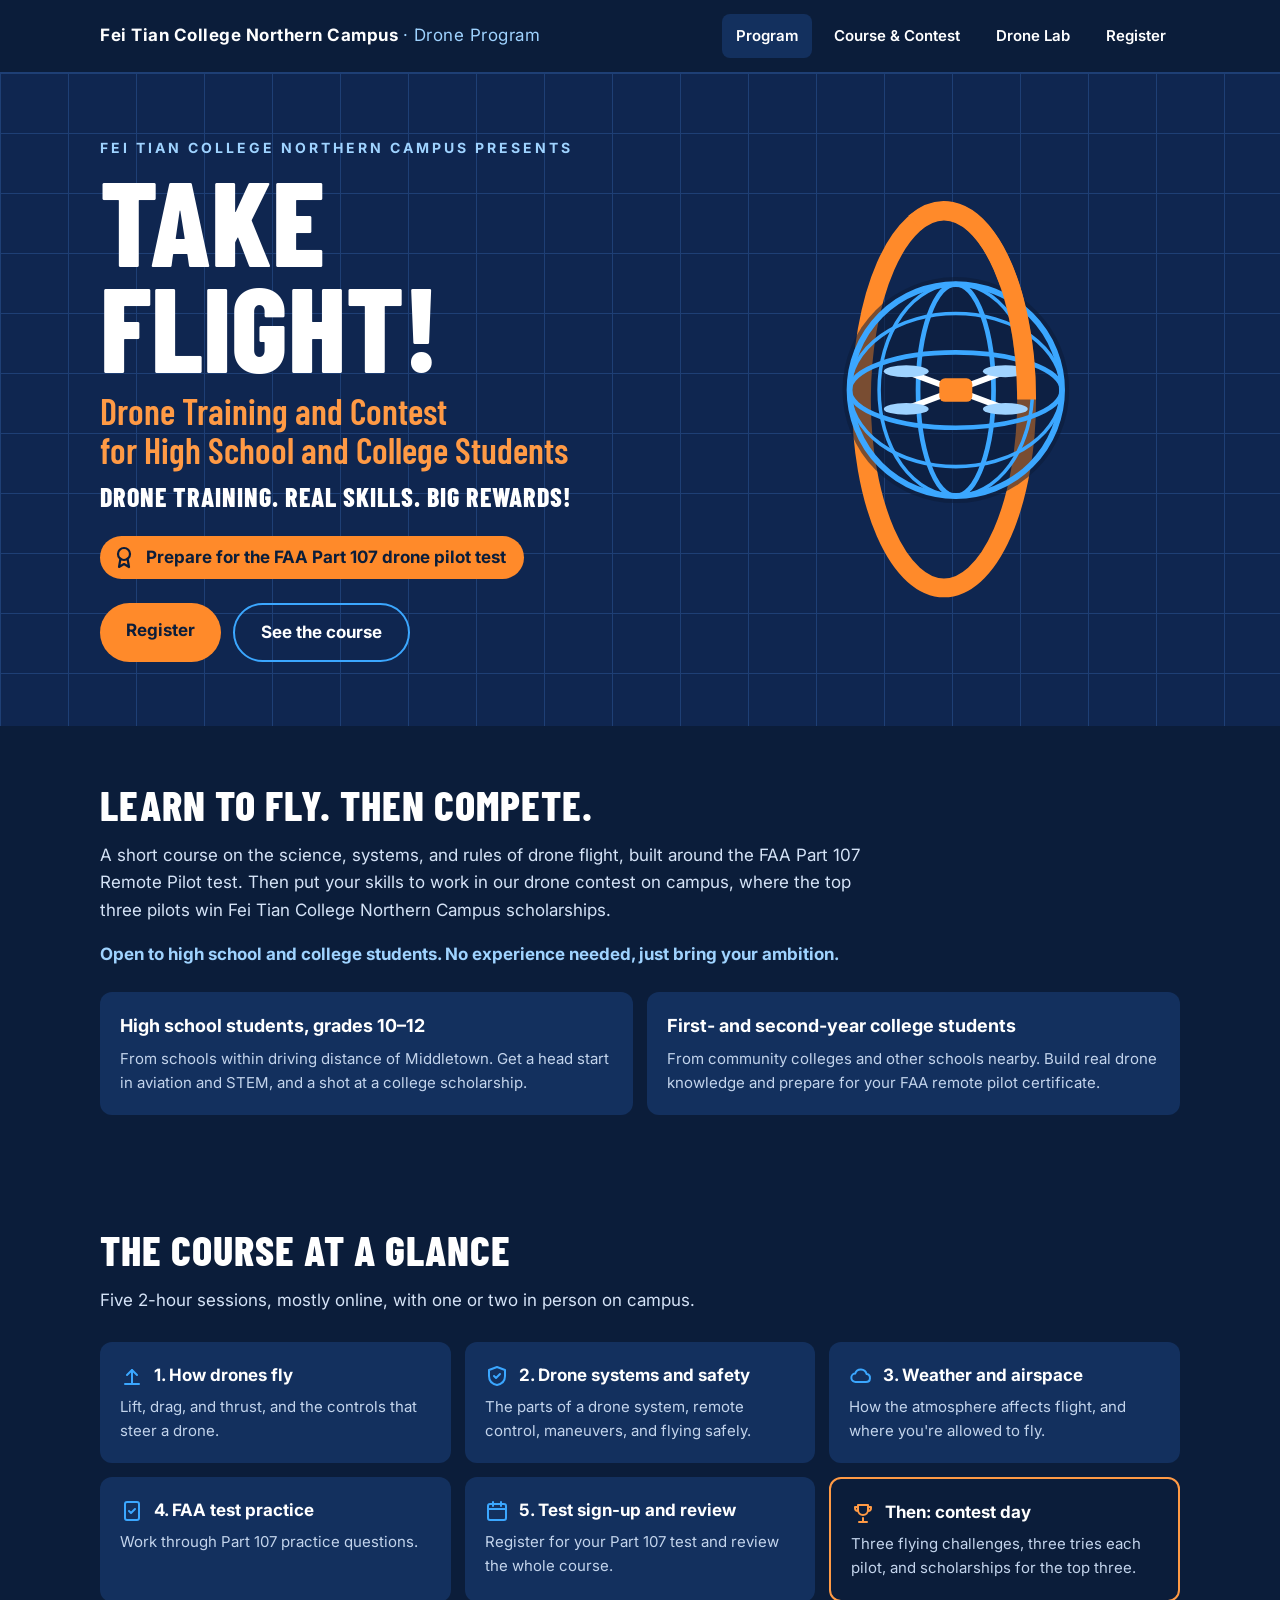
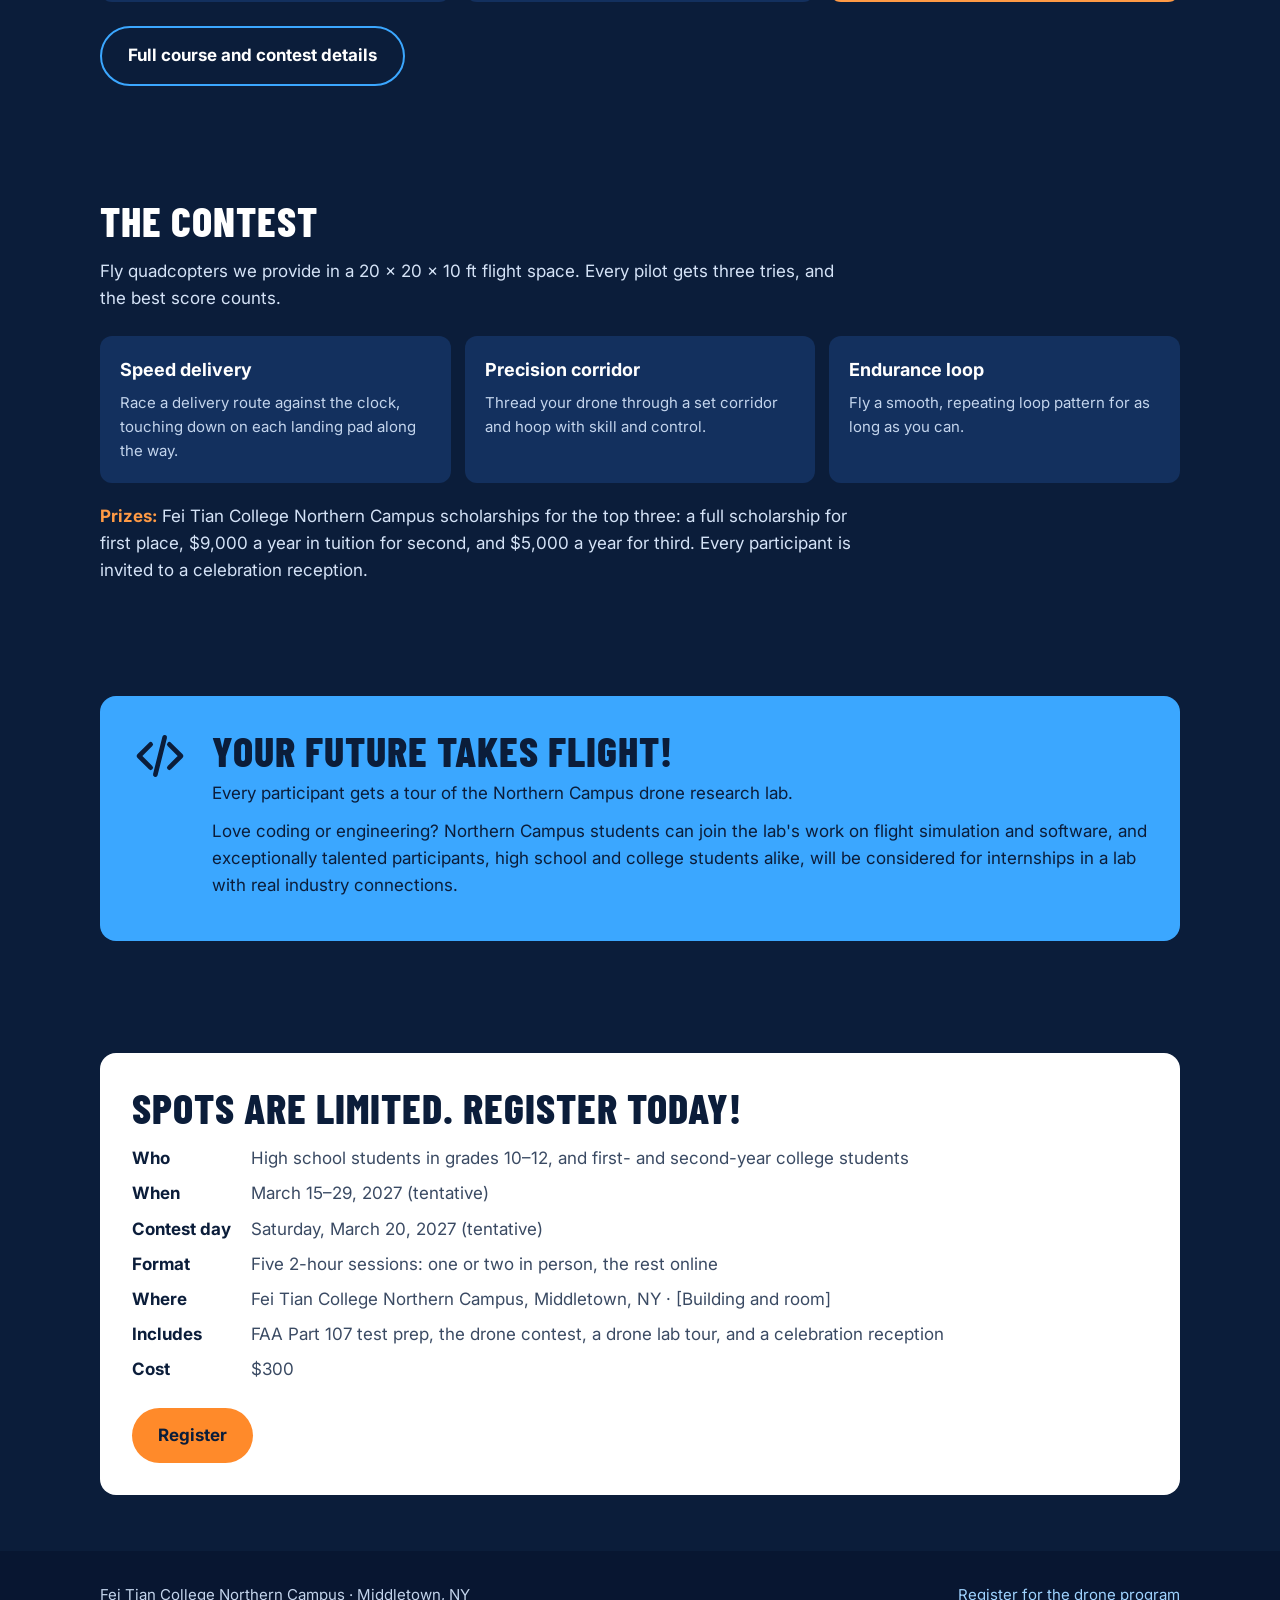
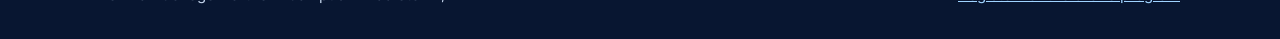
==== commit e7300569: "Use "Fei Tian College Northern Campus" throughout the site Also keeps the header tidy on phones with" ====
--- a/index.html
+++ b/index.html
@@ -3,8 +3,8 @@
 <head>
   <meta charset="utf-8">
   <meta name="viewport" content="width=device-width, initial-scale=1">
-  <title>Take Flight: Drone Training | Fei Tian College</title>
-  <meta name="description" content="Drone training at Fei Tian College for high school and college students. Prepare for the FAA Part 107 drone pilot test, compete in our drone contest for scholarships, and tour our drone lab.">
+  <title>Take Flight: Drone Training | Fei Tian College Northern Campus</title>
+  <meta name="description" content="Drone training at Fei Tian College Northern Campus for high school and college students. Prepare for the FAA Part 107 drone pilot test, compete in our drone contest for scholarships, and tour our drone lab.">
   <link rel="preconnect" href="https://fonts.googleapis.com">
   <link rel="preconnect" href="https://fonts.gstatic.com" crossorigin>
   <link href="https://fonts.googleapis.com/css2?family=Barlow+Condensed:wght@600;800&family=Inter:wght@400;600;700&display=swap" rel="stylesheet">
@@ -14,7 +14,7 @@
 
 <header class="site-header">
   <div class="container">
-    <a class="brand" href="index.html">Fei Tian College <span>· Drone Program</span></a>
+    <a class="brand" href="index.html">Fei Tian College Northern Campus <span><span class="sep">· </span>Drone Program</span></a>
     <nav class="nav" aria-label="Main">
       <a href="index.html" aria-current="page">Program</a>
       <a href="course.html">Course &amp; Contest</a>
@@ -28,7 +28,7 @@
   <section class="hero">
     <div class="container">
       <div>
-        <p class="eyebrow">Fei Tian College presents</p>
+        <p class="eyebrow">Fei Tian College Northern Campus presents</p>
         <h1>Take<br>Flight!</h1>
         <p class="subtitle">Drone Training and Contest<br>for High School and College Students</p>
         <p class="tagline">Drone training. Real skills. Big rewards!</p>
@@ -48,7 +48,7 @@
   <section>
     <div class="container">
       <h2>Learn to fly. Then compete.</h2>
-      <p class="lead">A short course on the science, systems, and rules of drone flight, built around the FAA Part 107 Remote Pilot test. Then put your skills to work in our drone contest on campus, where the top three pilots win Fei Tian College scholarships.</p>
+      <p class="lead">A short course on the science, systems, and rules of drone flight, built around the FAA Part 107 Remote Pilot test. Then put your skills to work in our drone contest on campus, where the top three pilots win Fei Tian College Northern Campus scholarships.</p>
       <p class="highlight">Open to high school and college students. No experience needed, just bring your ambition.</p>
 
       <div class="audience">
@@ -116,7 +116,7 @@
           <p>Fly a smooth, repeating loop pattern for as long as you can.</p>
         </div>
       </div>
-      <p class="prize-line"><strong>Prizes:</strong> Fei Tian College scholarships for the top three: a full scholarship for first place, $9,000 a year in tuition for second, and $5,000 a year for third. Every participant is invited to a celebration reception.</p>
+      <p class="prize-line"><strong>Prizes:</strong> Fei Tian College Northern Campus scholarships for the top three: a full scholarship for first place, $9,000 a year in tuition for second, and $5,000 a year for third. Every participant is invited to a celebration reception.</p>
     </div>
   </section>
 
@@ -126,8 +126,8 @@
         <svg width="56" height="56" viewBox="0 0 24 24" fill="none" stroke="#0B1D3A" stroke-width="2" stroke-linecap="round" stroke-linejoin="round" aria-hidden="true"><path d="m8 7-5 5 5 5"/><path d="m16 7 5 5-5 5"/><path d="m14 4-4 16"/></svg>
         <div>
           <h2>Your future takes flight!</h2>
-          <p>Every participant gets a tour of Fei Tian's drone research lab.</p>
-          <p>Love coding or engineering? Fei Tian students can join the lab's work on flight simulation and software, and exceptionally talented participants, high school and college students alike, will be considered for internships in a lab with real industry connections.</p>
+          <p>Every participant gets a tour of the Northern Campus drone research lab.</p>
+          <p>Love coding or engineering? Northern Campus students can join the lab's work on flight simulation and software, and exceptionally talented participants, high school and college students alike, will be considered for internships in a lab with real industry connections.</p>
         </div>
       </div>
     </div>
@@ -143,7 +143,7 @@
           <dt>When</dt><dd>March 15–29, 2027 (tentative)</dd>
           <dt>Contest day</dt><dd>Saturday, March 20, 2027 (tentative)</dd>
           <dt>Format</dt><dd>Five 2-hour sessions: one or two in person, the rest online</dd>
-          <dt>Where</dt><dd>Fei Tian College, Middletown, NY · [Building and room]</dd>
+          <dt>Where</dt><dd>Fei Tian College Northern Campus, Middletown, NY · [Building and room]</dd>
           <dt>Includes</dt><dd>FAA Part 107 test prep, the drone contest, a drone lab tour, and a celebration reception</dd>
           <dt>Cost</dt><dd>$300</dd>
         </dl>
@@ -155,7 +155,7 @@
 
 <footer class="site-footer">
   <div class="container">
-    <div>Fei Tian College · Middletown, NY</div>
+    <div>Fei Tian College Northern Campus · Middletown, NY</div>
     <div><a href="register.html">Register for the drone program</a></div>
   </div>
 </footer>
--- a/css/styles.css
+++ b/css/styles.css
@@ -211,6 +211,8 @@
   .lab { flex-direction: column; padding: 24px; }
 }
 @media (max-width: 520px) {
+  .brand > span { display: block; }
+  .brand .sep { display: none; }
   .steps { grid-template-columns: 1fr; }
   .details { padding: 22px; }
   .details dl { grid-template-columns: 1fr; gap: 2px; }
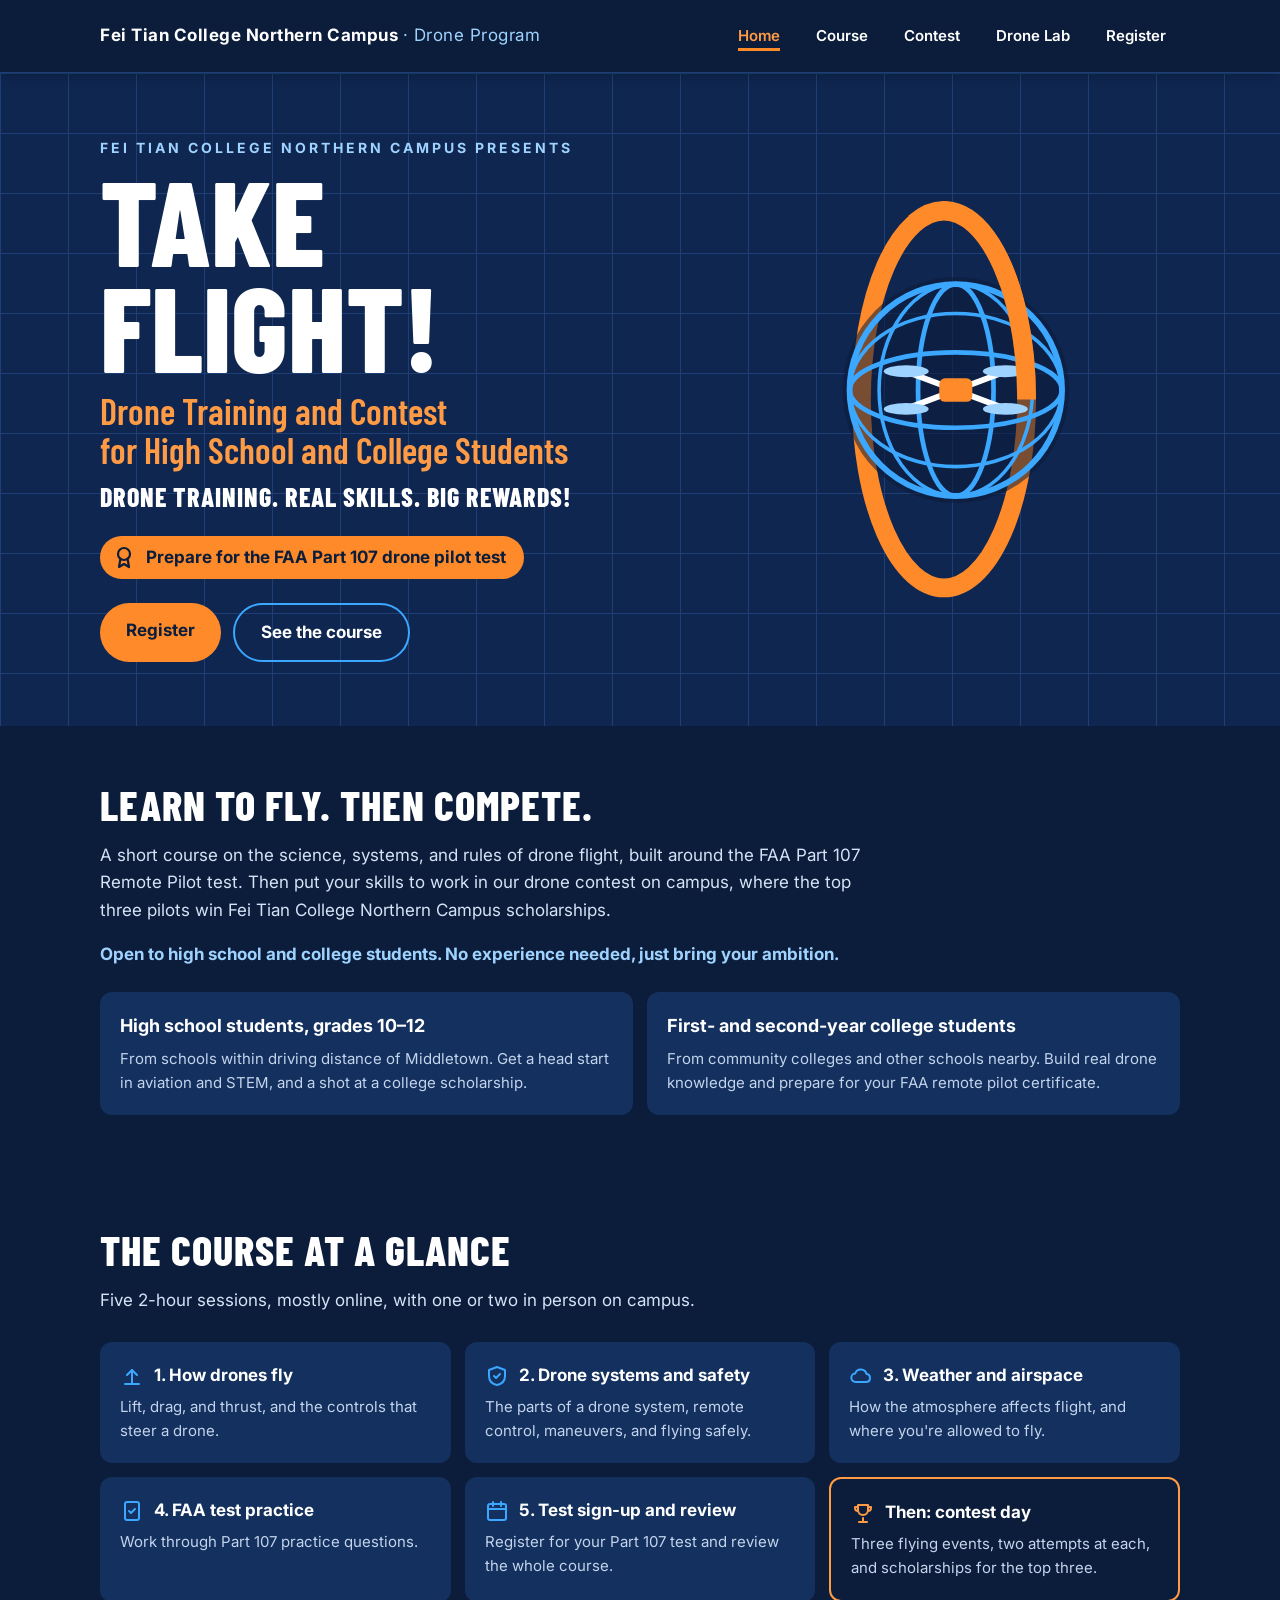
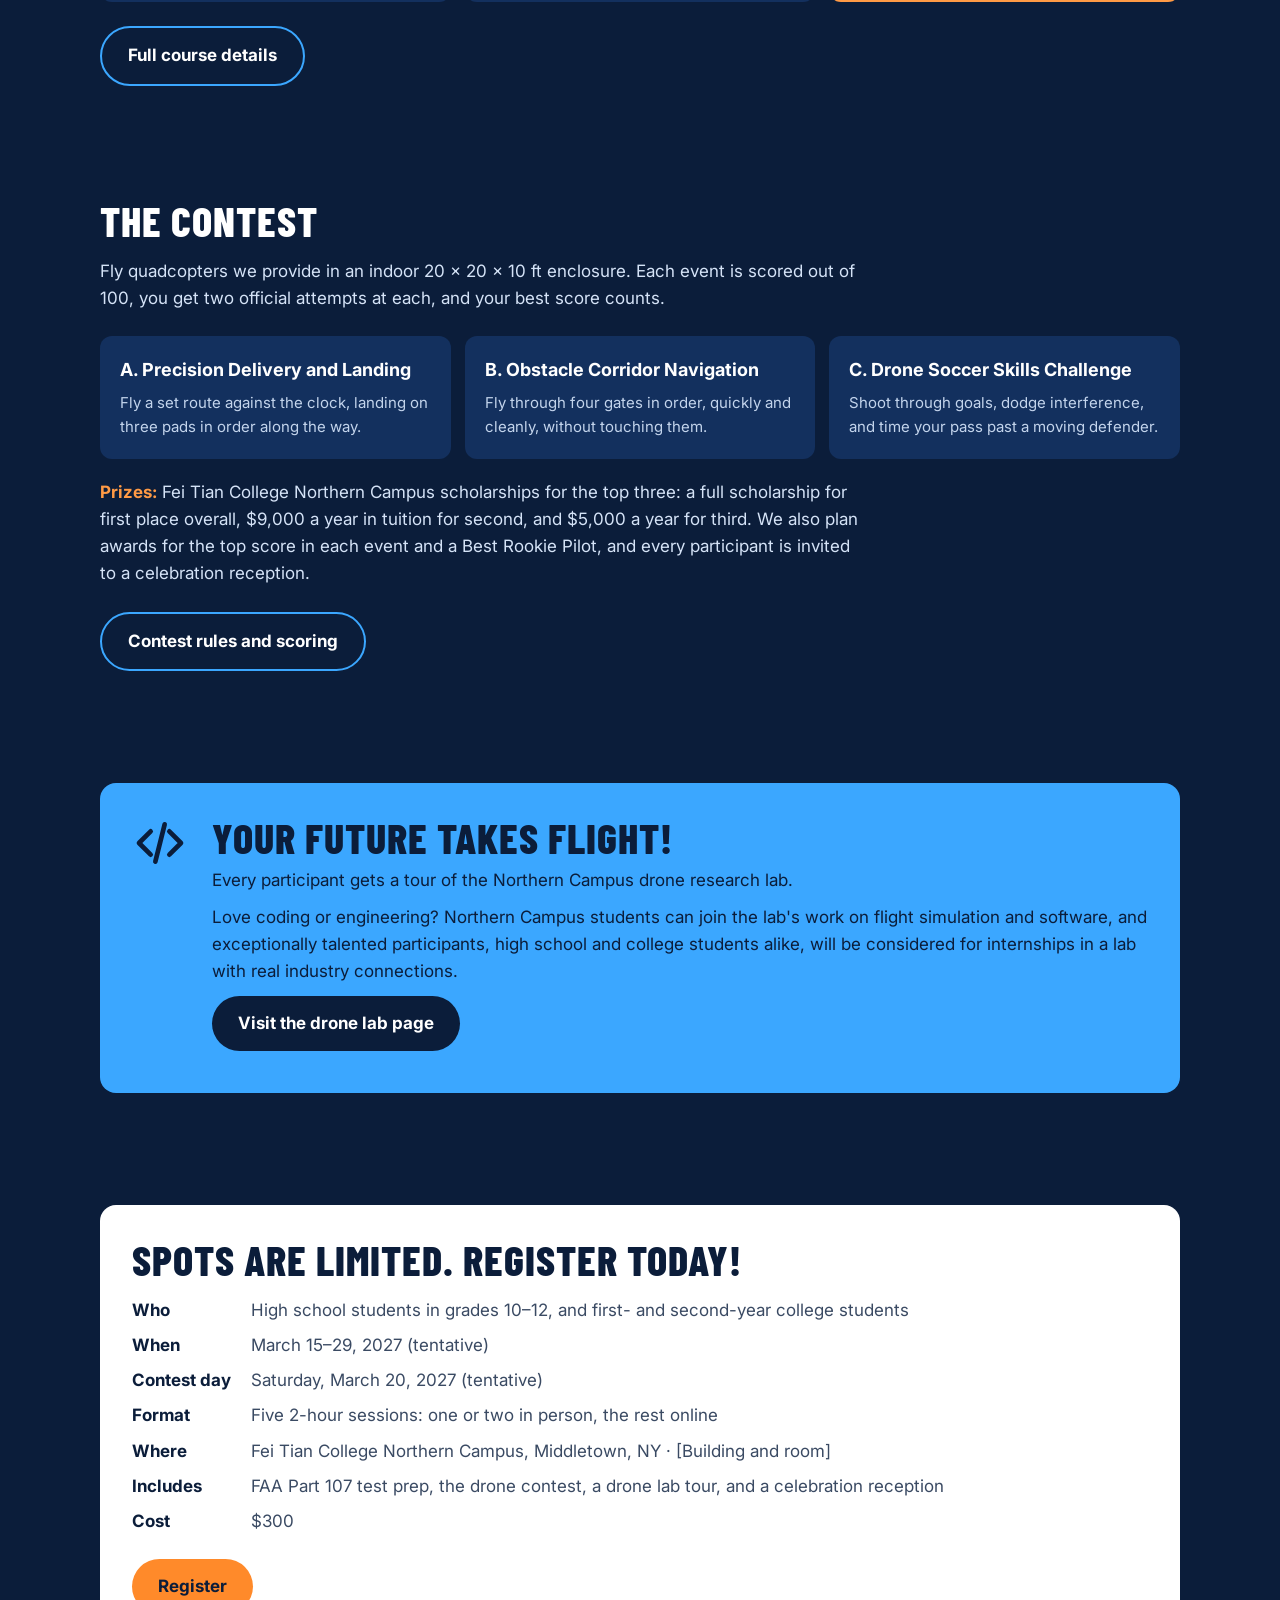
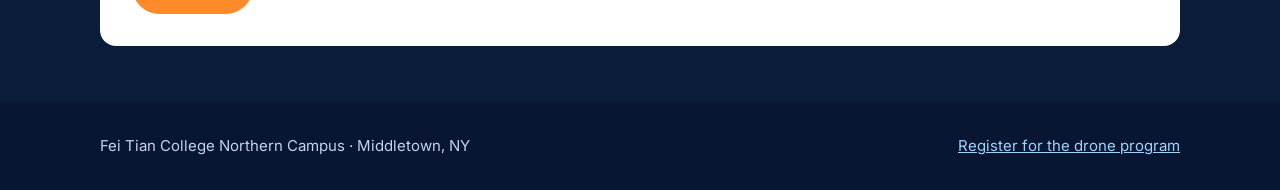
==== commit d2b29de8: "Add contest rules and drone lab pages; share the menu across pages - New contest.html: draft rules, " ====
--- a/index.html
+++ b/index.html
@@ -12,17 +12,8 @@
 </head>
 <body>
 
-<header class="site-header">
-  <div class="container">
-    <a class="brand" href="index.html">Fei Tian College Northern Campus <span><span class="sep">· </span>Drone Program</span></a>
-    <nav class="nav" aria-label="Main">
-      <a href="index.html" aria-current="page">Program</a>
-      <a href="course.html">Course &amp; Contest</a>
-      <a href="#lab">Drone Lab</a>
-      <a href="register.html">Register</a>
-    </nav>
-  </div>
-</header>
+<header class="site-header" id="site-header"></header>
+<script src="js/menu.js"></script>
 
 <main>
   <section class="hero">
@@ -91,32 +82,33 @@
         </li>
         <li class="step step-accent">
           <div class="step-head"><svg width="24" height="24" viewBox="0 0 24 24" fill="none" stroke="#FF9A45" stroke-width="2" stroke-linecap="round" stroke-linejoin="round" aria-hidden="true"><path d="M8 21h8M12 17v4M7 4h10v5a5 5 0 0 1-10 0z"/><path d="M7 6H4v1a3 3 0 0 0 3 3M17 6h3v1a3 3 0 0 1-3 3"/></svg>Then: contest day</div>
-          <p>Three flying challenges, three tries each pilot, and scholarships for the top three.</p>
+          <p>Three flying events, two attempts at each, and scholarships for the top three.</p>
         </li>
       </ol>
-      <p class="section-actions"><a class="btn btn-outline" href="course.html">Full course and contest details</a></p>
+      <p class="section-actions"><a class="btn btn-outline" href="course.html">Full course details</a></p>
     </div>
   </section>
 
   <section id="contest">
     <div class="container">
       <h2>The contest</h2>
-      <p class="lead">Fly quadcopters we provide in a 20 × 20 × 10 ft flight space. Every pilot gets three tries, and the best score counts.</p>
+      <p class="lead">Fly quadcopters we provide in an indoor 20 × 20 × 10 ft enclosure. Each event is scored out of 100, you get two official attempts at each, and your best score counts.</p>
       <div class="challenges">
         <div class="challenge">
-          <h3>Speed delivery</h3>
-          <p>Race a delivery route against the clock, touching down on each landing pad along the way.</p>
+          <h3>A. Precision Delivery and Landing</h3>
+          <p>Fly a set route against the clock, landing on three pads in order along the way.</p>
         </div>
         <div class="challenge">
-          <h3>Precision corridor</h3>
-          <p>Thread your drone through a set corridor and hoop with skill and control.</p>
+          <h3>B. Obstacle Corridor Navigation</h3>
+          <p>Fly through four gates in order, quickly and cleanly, without touching them.</p>
         </div>
         <div class="challenge">
-          <h3>Endurance loop</h3>
-          <p>Fly a smooth, repeating loop pattern for as long as you can.</p>
+          <h3>C. Drone Soccer Skills Challenge</h3>
+          <p>Shoot through goals, dodge interference, and time your pass past a moving defender.</p>
         </div>
       </div>
-      <p class="prize-line"><strong>Prizes:</strong> Fei Tian College Northern Campus scholarships for the top three: a full scholarship for first place, $9,000 a year in tuition for second, and $5,000 a year for third. Every participant is invited to a celebration reception.</p>
+      <p class="prize-line"><strong>Prizes:</strong> Fei Tian College Northern Campus scholarships for the top three: a full scholarship for first place overall, $9,000 a year in tuition for second, and $5,000 a year for third. We also plan awards for the top score in each event and a Best Rookie Pilot, and every participant is invited to a celebration reception.</p>
+      <p class="section-actions"><a class="btn btn-outline" href="contest.html">Contest rules and scoring</a></p>
     </div>
   </section>
 
@@ -128,6 +120,7 @@
           <h2>Your future takes flight!</h2>
           <p>Every participant gets a tour of the Northern Campus drone research lab.</p>
           <p>Love coding or engineering? Northern Campus students can join the lab's work on flight simulation and software, and exceptionally talented participants, high school and college students alike, will be considered for internships in a lab with real industry connections.</p>
+          <p class="section-actions"><a class="btn btn-dark" href="lab.html">Visit the drone lab page</a></p>
         </div>
       </div>
     </div>
--- a/css/styles.css
+++ b/css/styles.css
@@ -35,7 +35,13 @@
 .container { max-width: var(--max); margin: 0 auto; padding: 0 20px; }
 
 /* Header */
-.site-header { background: var(--navy); border-bottom: 1px solid #1E3F75; }
+.site-header {
+  background: var(--navy); border-bottom: 1px solid #1E3F75;
+  position: sticky; top: 0; z-index: 50;
+  box-shadow: 0 2px 12px rgba(0, 0, 0, .25);
+}
+/* Keep anchor targets from hiding under the sticky header. */
+[id] { scroll-margin-top: 88px; }
 .site-header .container {
   display: flex; align-items: center; justify-content: space-between;
   flex-wrap: wrap; gap: 12px; padding-top: 14px; padding-bottom: 14px;
@@ -47,7 +53,13 @@
   color: var(--white); text-decoration: none; padding: 10px 14px;
   border-radius: 8px; font-weight: 600; font-size: 15px;
 }
-.nav a:hover, .nav a[aria-current="page"] { background: var(--navy-3); color: var(--white); }
+.nav a:hover { background: #1E3F75; color: var(--white); }
+/* The current page: orange text with an orange underline. */
+.nav a[aria-current="page"] {
+  color: var(--orange-light); text-decoration: underline;
+  text-decoration-color: var(--orange); text-decoration-thickness: 3px; text-underline-offset: 7px;
+}
+.nav a[aria-current="page"]:hover { background: #1E3F75; color: var(--orange-light); }
 
 /* Buttons */
 .btn {
@@ -134,6 +146,36 @@
 }
 .prize-award { margin: 0; font-weight: 600; }
 
+/* Contest page */
+.note-inline { margin: 8px 0 0; padding: 16px 20px; max-width: 760px; }
+.note-inline p { margin: 0; }
+.table-wrap { overflow-x: auto; }
+.rules-table { width: 100%; border-collapse: collapse; font-size: 15px; }
+.rules-table th {
+  text-align: left; color: var(--blue-light); font-weight: 700; font-size: 13px;
+  letter-spacing: 1px; text-transform: uppercase; padding: 10px 12px; border-bottom: 2px solid var(--blue);
+}
+.rules-table td { padding: 10px 12px; border-bottom: 1px solid #1E3F75; color: #C3D4EC; vertical-align: top; }
+.rules-table td:first-child { color: var(--white); font-weight: 600; }
+.rules-table.scores td:nth-child(2) { white-space: nowrap; }
+.diagram { margin: 24px 0; background: var(--navy-2); border-radius: 12px; padding: 16px; }
+.diagram svg { display: block; width: 100%; height: auto; }
+.diagram figcaption { color: #9FB5D6; font-size: 13px; margin-top: 8px; }
+.rule-cols { display: grid; grid-template-columns: 1fr 1.2fr; gap: 32px; align-items: start; }
+.rule-cols-single { grid-template-columns: 1fr; max-width: 640px; margin-top: 24px; }
+.rule-cols h3 { margin: 0 0 10px; font-size: 18px; }
+.fine { color: #9FB5D6; font-size: 14px; margin: 10px 0 0; }
+.stages { display: grid; grid-template-columns: repeat(3, minmax(0, 1fr)); gap: 14px; }
+.stages .session p:last-child { margin: 0; color: #C3D4EC; font-size: 15px; }
+.formula {
+  display: inline-block; background: var(--navy-3); border: 2px solid var(--blue);
+  border-radius: 12px; padding: 14px 22px; margin-bottom: 16px;
+}
+.formula p { margin: 0; font-family: var(--font-display); font-weight: 800; font-size: clamp(20px, 3vw, 28px); letter-spacing: .5px; }
+#time-score { font-size: 18px; margin: 24px 0 8px; }
+.btn-link { color: var(--ink); font-weight: 700; margin-left: 12px; }
+.btn-link:hover { color: var(--ink); }
+
 /* Course page */
 .page-intro { padding-bottom: 32px; }
 .page-title {
@@ -207,10 +249,16 @@
   .hero-art { max-width: 320px; margin: 0 auto; }
   .steps { grid-template-columns: repeat(2, minmax(0, 1fr)); }
   .audience { grid-template-columns: 1fr; }
-  .challenges, .prizes { grid-template-columns: 1fr; }
+  .challenges, .prizes, .stages, .rule-cols { grid-template-columns: 1fr; }
   .lab { flex-direction: column; padding: 24px; }
 }
 @media (max-width: 520px) {
+  .site-header .container { gap: 6px; padding-top: 10px; padding-bottom: 8px; }
+  .brand { font-size: 15px; line-height: 1.3; }
+  .nav { flex-wrap: nowrap; overflow-x: auto; gap: 0; width: calc(100% + 10px); margin: 0 -5px; scrollbar-width: none; }
+  .nav::-webkit-scrollbar { display: none; }
+  .nav a { padding: 8px 5px; font-size: 13.5px; white-space: nowrap; }
+  [id] { scroll-margin-top: 112px; }
   .brand > span { display: block; }
   .brand .sep { display: none; }
   .steps { grid-template-columns: 1fr; }
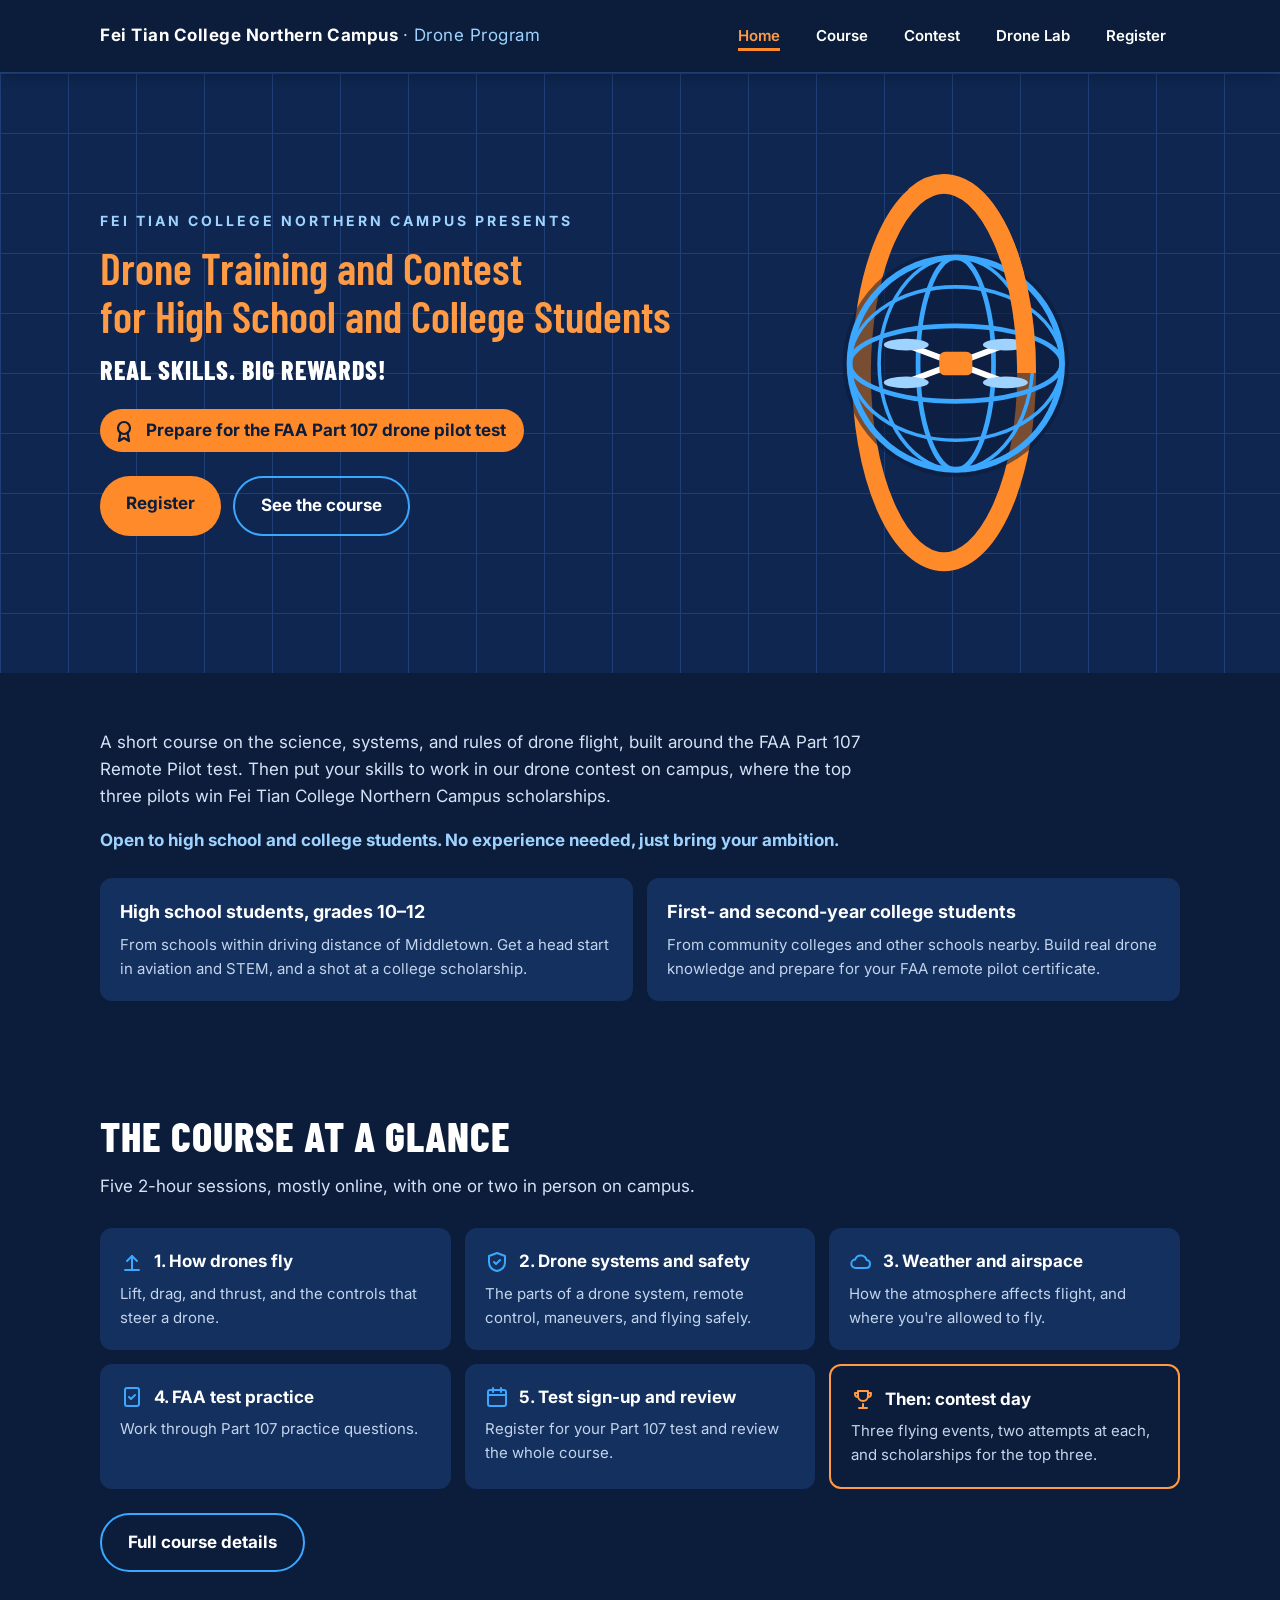
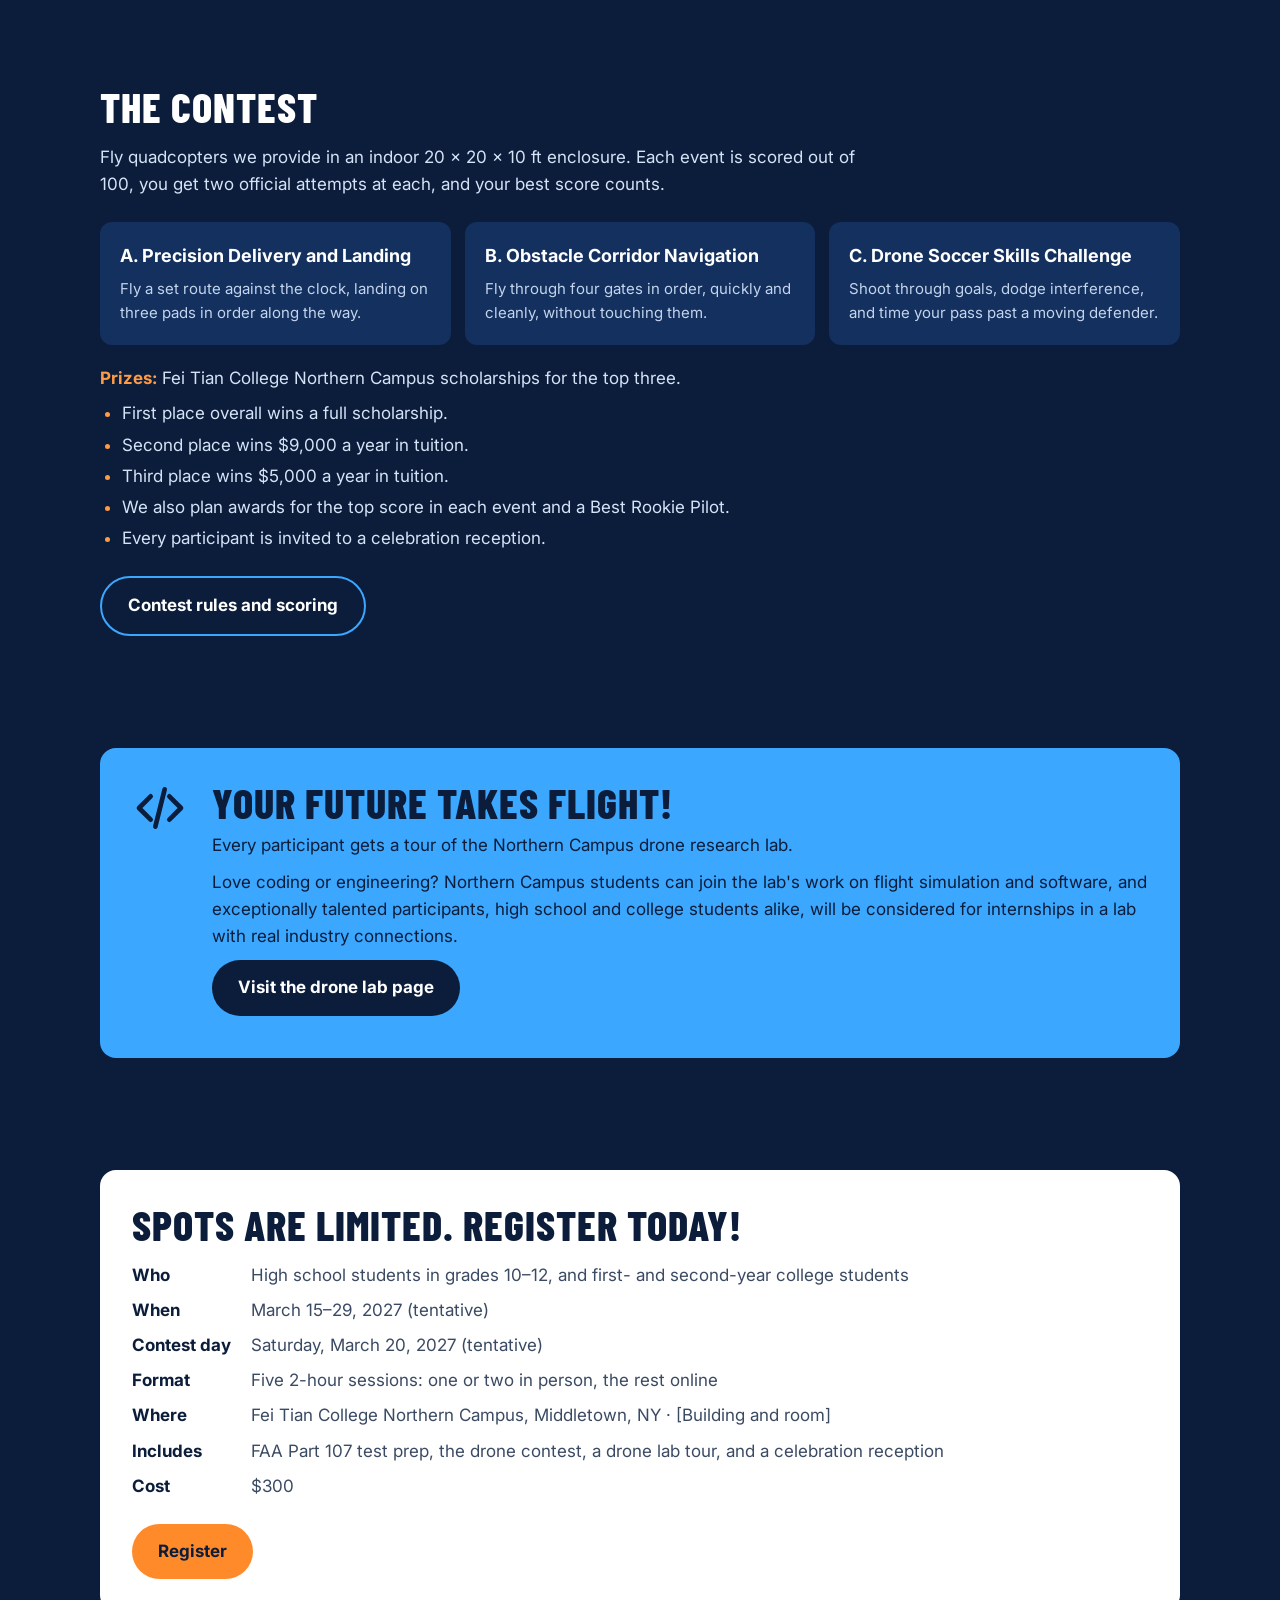
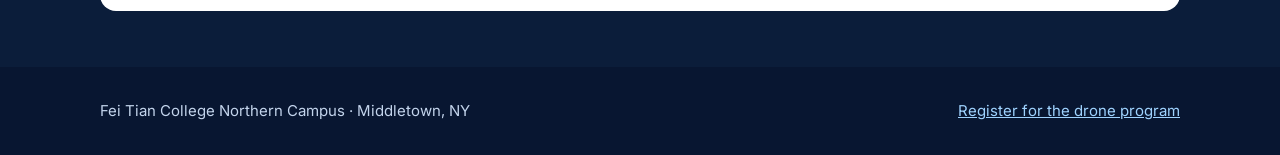
==== commit 2075aa24: "Hero and prize copy updates, lab industry news, and noindex for now - Hero: "Drone Training and Cont" ====
--- a/index.html
+++ b/index.html
@@ -3,6 +3,7 @@
 <head>
   <meta charset="utf-8">
   <meta name="viewport" content="width=device-width, initial-scale=1">
+  <meta name="robots" content="noindex, nofollow">
   <title>Take Flight: Drone Training | Fei Tian College Northern Campus</title>
   <meta name="description" content="Drone training at Fei Tian College Northern Campus for high school and college students. Prepare for the FAA Part 107 drone pilot test, compete in our drone contest for scholarships, and tour our drone lab.">
   <link rel="preconnect" href="https://fonts.googleapis.com">
@@ -20,9 +21,8 @@
     <div class="container">
       <div>
         <p class="eyebrow">Fei Tian College Northern Campus presents</p>
-        <h1>Take<br>Flight!</h1>
-        <p class="subtitle">Drone Training and Contest<br>for High School and College Students</p>
-        <p class="tagline">Drone training. Real skills. Big rewards!</p>
+        <h1 class="subtitle"><span>Drone Training and Contest</span> <span>for High School and College Students</span></h1>
+        <p class="tagline">Real skills. Big rewards!</p>
         <div class="badge">
           <svg width="24" height="24" viewBox="0 0 24 24" fill="none" stroke="#0B1D3A" stroke-width="2.2" stroke-linecap="round" stroke-linejoin="round" aria-hidden="true"><circle cx="12" cy="9" r="6"/><path d="M8.5 13.5 7 22l5-3 5 3-1.5-8.5"/></svg>
           Prepare for the FAA Part 107 drone pilot test
@@ -38,7 +38,6 @@
 
   <section>
     <div class="container">
-      <h2>Learn to fly. Then compete.</h2>
       <p class="lead">A short course on the science, systems, and rules of drone flight, built around the FAA Part 107 Remote Pilot test. Then put your skills to work in our drone contest on campus, where the top three pilots win Fei Tian College Northern Campus scholarships.</p>
       <p class="highlight">Open to high school and college students. No experience needed, just bring your ambition.</p>
 
@@ -107,7 +106,14 @@
           <p>Shoot through goals, dodge interference, and time your pass past a moving defender.</p>
         </div>
       </div>
-      <p class="prize-line"><strong>Prizes:</strong> Fei Tian College Northern Campus scholarships for the top three: a full scholarship for first place overall, $9,000 a year in tuition for second, and $5,000 a year for third. We also plan awards for the top score in each event and a Best Rookie Pilot, and every participant is invited to a celebration reception.</p>
+      <p class="prize-line"><strong>Prizes:</strong> Fei Tian College Northern Campus scholarships for the top three.</p>
+      <ul class="prize-list">
+        <li>First place overall wins a full scholarship.</li>
+        <li>Second place wins $9,000 a year in tuition.</li>
+        <li>Third place wins $5,000 a year in tuition.</li>
+        <li>We also plan awards for the top score in each event and a Best Rookie Pilot.</li>
+        <li>Every participant is invited to a celebration reception.</li>
+      </ul>
       <p class="section-actions"><a class="btn btn-outline" href="contest.html">Contest rules and scoring</a></p>
     </div>
   </section>
--- a/css/styles.css
+++ b/css/styles.css
@@ -89,12 +89,14 @@
 }
 .hero h1 {
   font-family: var(--font-display); font-weight: 800; text-transform: uppercase;
-  font-size: clamp(64px, 11vw, 120px); line-height: .88; margin: 0;
+  font-size: clamp(48px, 7.5vw, 92px); line-height: .92; margin: 0;
 }
 .hero .subtitle {
   font-family: var(--font-display); font-weight: 600; color: var(--orange-light);
-  font-size: clamp(26px, 4vw, 36px); line-height: 1.1; margin: 12px 0 12px;
-}
+  font-size: 44px; line-height: 1.08; margin: 12px 0 16px; text-transform: none;
+}
+/* Always exactly two lines, at a fixed size. */
+.hero .subtitle span { display: block; white-space: nowrap; }
 .hero .tagline {
   font-family: var(--font-display); font-weight: 800; text-transform: uppercase;
   letter-spacing: 1px; color: var(--white); font-size: clamp(20px, 2.6vw, 26px);
@@ -137,6 +139,9 @@
 .challenge-art { display: block; width: 100%; height: auto; margin-bottom: 12px; }
 .prize-line { margin: 20px 0 0; color: var(--text-soft); max-width: 760px; }
 .prize-line strong { color: var(--orange-light); }
+.prize-list { margin: 8px 0 0; padding-left: 22px; color: var(--text-soft); max-width: 760px; }
+.prize-list li { margin-bottom: 4px; }
+.prize-list li::marker { color: var(--orange-light); }
 .prizes { display: grid; grid-template-columns: repeat(3, minmax(0, 1fr)); gap: 14px; margin-bottom: 20px; }
 .prize { background: var(--navy-3); border-radius: 12px; padding: 20px; }
 .prize-first { background: var(--orange); color: var(--ink); }
@@ -165,6 +170,8 @@
 .rule-cols-single { grid-template-columns: 1fr; max-width: 640px; margin-top: 24px; }
 .rule-cols h3 { margin: 0 0 10px; font-size: 18px; }
 .fine { color: #9FB5D6; font-size: 14px; margin: 10px 0 0; }
+.prize-ref { margin: -6px 0 20px; }
+.fine a { color: var(--blue-light); }
 .stages { display: grid; grid-template-columns: repeat(3, minmax(0, 1fr)); gap: 14px; }
 .stages .session p:last-child { margin: 0; color: #C3D4EC; font-size: 15px; }
 .formula {
@@ -244,15 +251,19 @@
 .site-footer a { color: var(--blue-light); }
 
 /* Phones and small tablets */
-@media (max-width: 820px) {
+/* Stack the hero earlier so the two-line heading always has room at full size. */
+@media (max-width: 1000px) {
   .hero .container { grid-template-columns: 1fr; }
   .hero-art { max-width: 320px; margin: 0 auto; }
+}
+@media (max-width: 820px) {
   .steps { grid-template-columns: repeat(2, minmax(0, 1fr)); }
   .audience { grid-template-columns: 1fr; }
   .challenges, .prizes, .stages, .rule-cols { grid-template-columns: 1fr; }
   .lab { flex-direction: column; padding: 24px; }
 }
 @media (max-width: 520px) {
+  .hero .subtitle { font-size: 24px; }
   .site-header .container { gap: 6px; padding-top: 10px; padding-bottom: 8px; }
   .brand { font-size: 15px; line-height: 1.3; }
   .nav { flex-wrap: nowrap; overflow-x: auto; gap: 0; width: calc(100% + 10px); margin: 0 -5px; scrollbar-width: none; }
@@ -267,3 +278,9 @@
   .details dd { margin-bottom: 10px; }
   section { padding: 40px 0; }
 }
+
+/* Drone lab: news links */
+.news { list-style: none; padding: 0; margin: 16px 0 0; display: grid; gap: 12px; }
+.news li { background: var(--navy-3); border-radius: 12px; padding: 16px 20px; }
+.news a { font-weight: 600; }
+.news span { display: block; margin-top: 4px; color: var(--text-soft); font-size: 14px; }
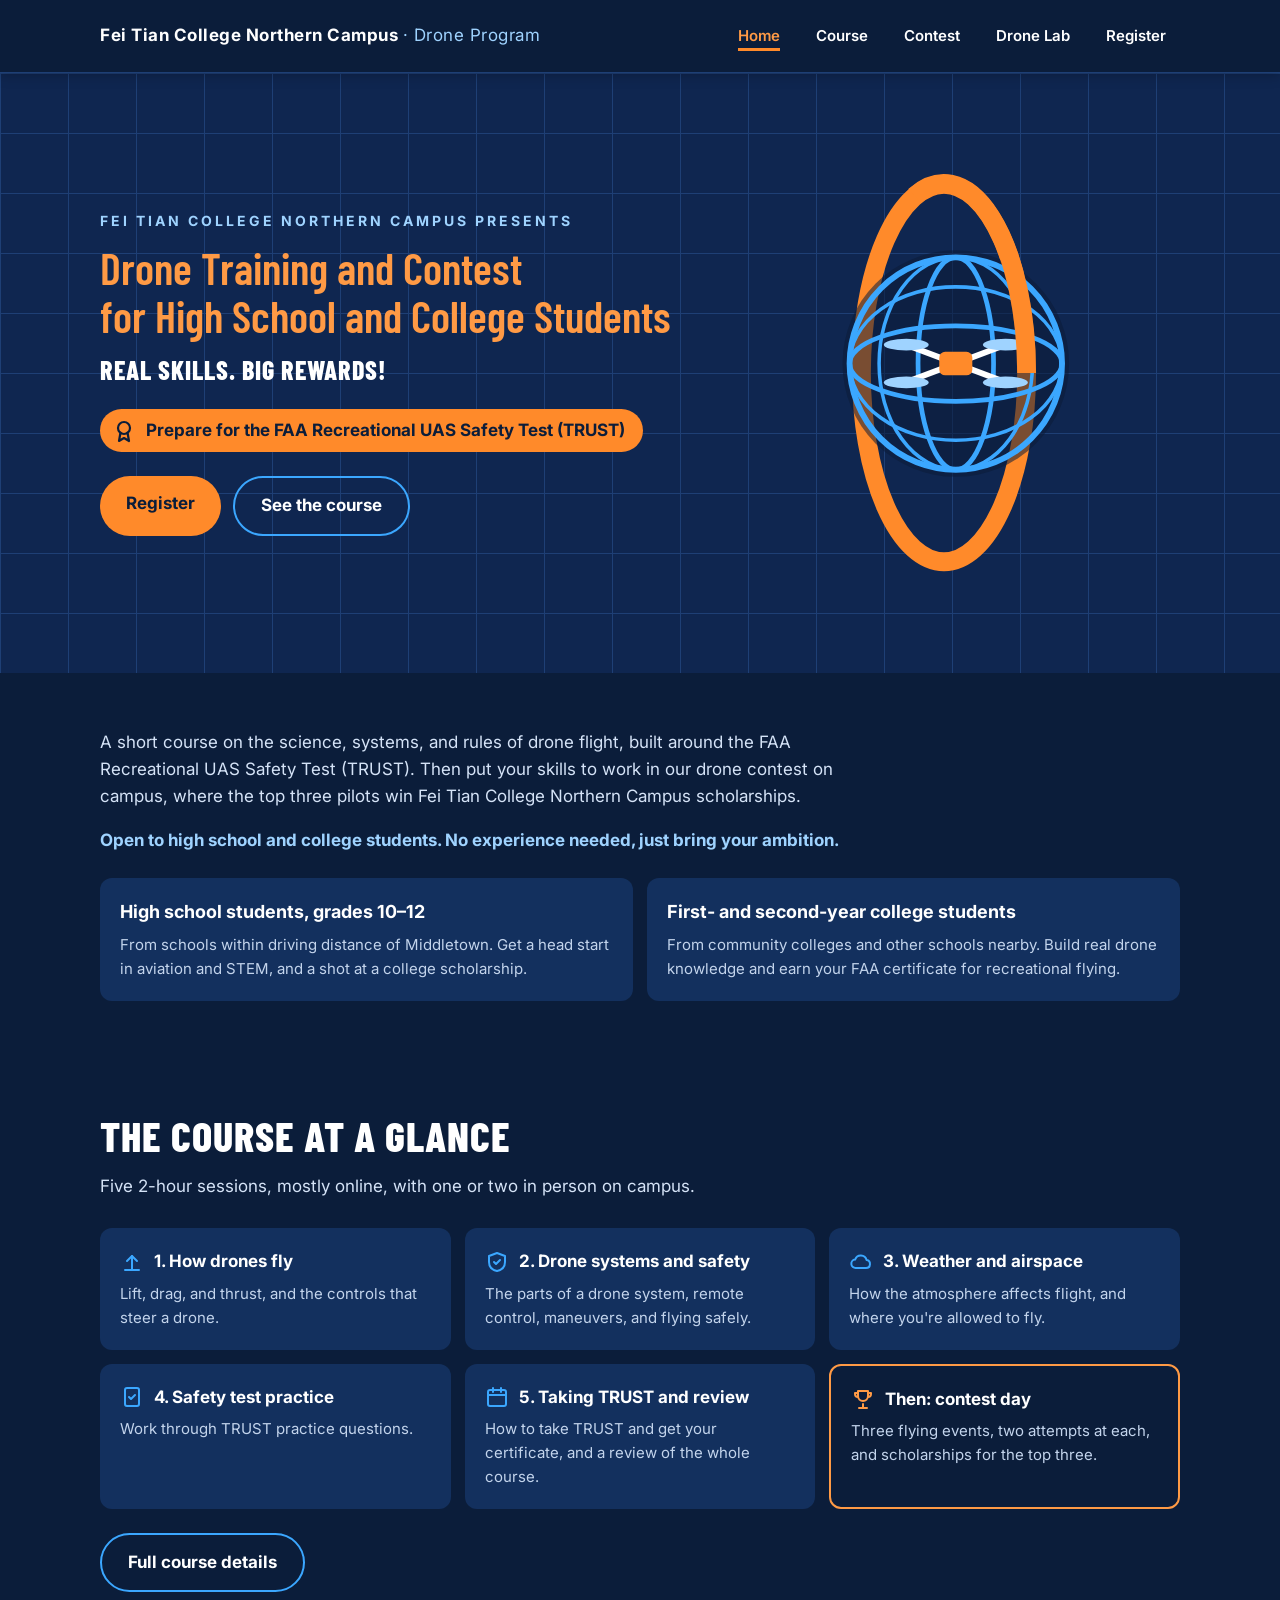
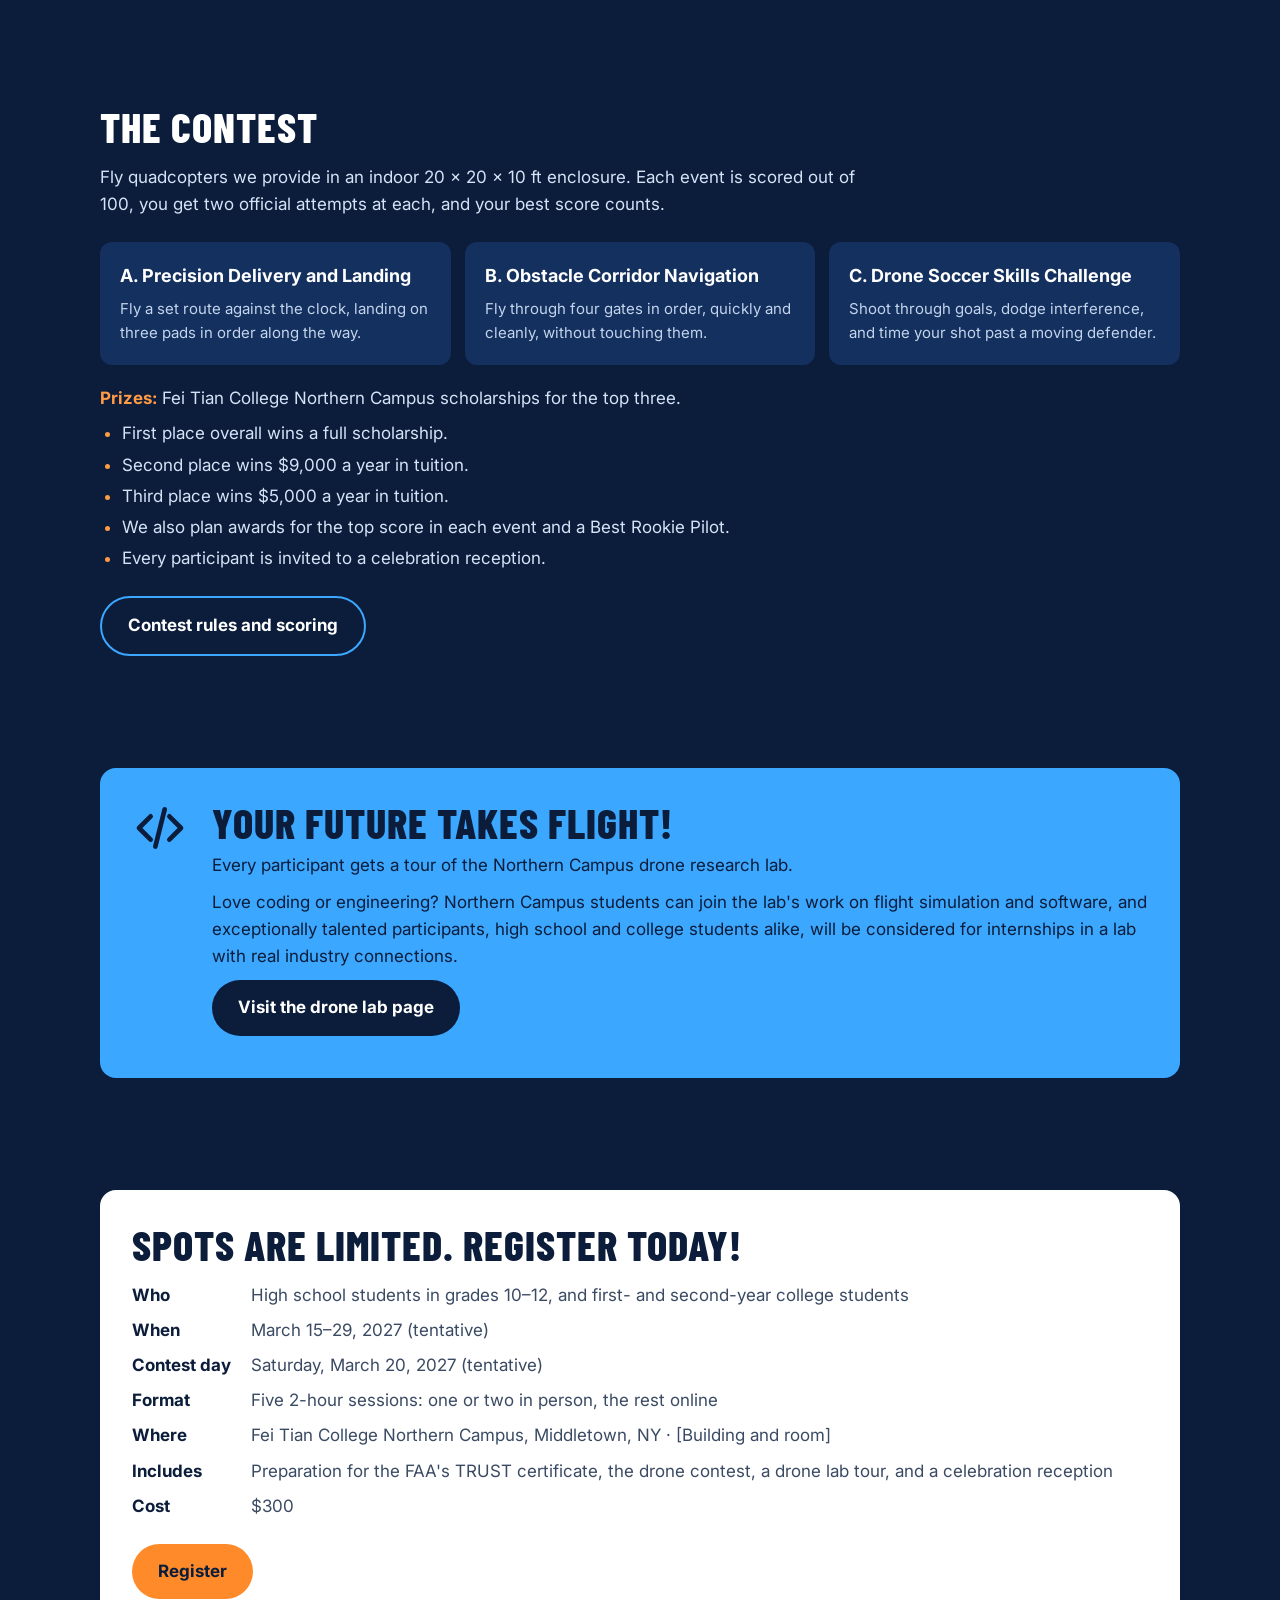
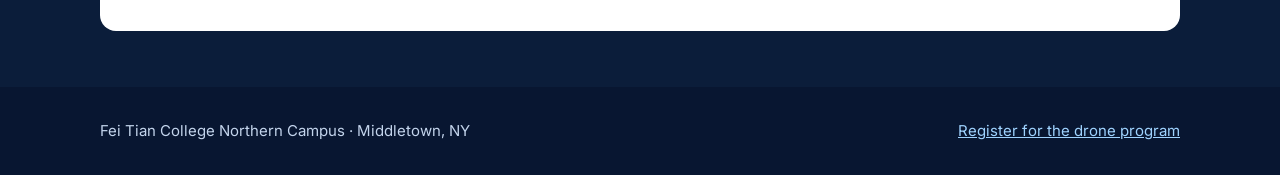
==== commit cf217d33: "Replace FAA Part 107 with the Recreational UAS Safety Test (TRUST) The course now prepares students " ====
--- a/index.html
+++ b/index.html
@@ -5,7 +5,7 @@
   <meta name="viewport" content="width=device-width, initial-scale=1">
   <meta name="robots" content="noindex, nofollow">
   <title>Take Flight: Drone Training | Fei Tian College Northern Campus</title>
-  <meta name="description" content="Drone training at Fei Tian College Northern Campus for high school and college students. Prepare for the FAA Part 107 drone pilot test, compete in our drone contest for scholarships, and tour our drone lab.">
+  <meta name="description" content="Drone training at Fei Tian College Northern Campus for high school and college students. Prepare for the FAA Recreational UAS Safety Test (TRUST), compete in our drone contest for scholarships, and tour our drone lab.">
   <link rel="preconnect" href="https://fonts.googleapis.com">
   <link rel="preconnect" href="https://fonts.gstatic.com" crossorigin>
   <link href="https://fonts.googleapis.com/css2?family=Barlow+Condensed:wght@600;800&family=Inter:wght@400;600;700&display=swap" rel="stylesheet">
@@ -25,7 +25,7 @@
         <p class="tagline">Real skills. Big rewards!</p>
         <div class="badge">
           <svg width="24" height="24" viewBox="0 0 24 24" fill="none" stroke="#0B1D3A" stroke-width="2.2" stroke-linecap="round" stroke-linejoin="round" aria-hidden="true"><circle cx="12" cy="9" r="6"/><path d="M8.5 13.5 7 22l5-3 5 3-1.5-8.5"/></svg>
-          Prepare for the FAA Part 107 drone pilot test
+          Prepare for the FAA Recreational UAS Safety Test (TRUST)
         </div>
         <div class="hero-actions">
           <a class="btn" href="register.html">Register</a>
@@ -38,7 +38,7 @@
 
   <section>
     <div class="container">
-      <p class="lead">A short course on the science, systems, and rules of drone flight, built around the FAA Part 107 Remote Pilot test. Then put your skills to work in our drone contest on campus, where the top three pilots win Fei Tian College Northern Campus scholarships.</p>
+      <p class="lead">A short course on the science, systems, and rules of drone flight, built around the FAA Recreational UAS Safety Test (TRUST). Then put your skills to work in our drone contest on campus, where the top three pilots win Fei Tian College Northern Campus scholarships.</p>
       <p class="highlight">Open to high school and college students. No experience needed, just bring your ambition.</p>
 
       <div class="audience">
@@ -48,7 +48,7 @@
         </div>
         <div>
           <h3>First- and second-year college students</h3>
-          <p>From community colleges and other schools nearby. Build real drone knowledge and prepare for your FAA remote pilot certificate.</p>
+          <p>From community colleges and other schools nearby. Build real drone knowledge and earn your FAA certificate for recreational flying.</p>
         </div>
       </div>
     </div>
@@ -72,12 +72,12 @@
           <p>How the atmosphere affects flight, and where you're allowed to fly.</p>
         </li>
         <li class="step">
-          <div class="step-head"><svg width="24" height="24" viewBox="0 0 24 24" fill="none" stroke="#3BA7FF" stroke-width="2" stroke-linecap="round" stroke-linejoin="round" aria-hidden="true"><rect x="5" y="3" width="14" height="18" rx="2"/><path d="m9 12 2 2 4-4"/></svg>4. FAA test practice</div>
-          <p>Work through Part 107 practice questions.</p>
+          <div class="step-head"><svg width="24" height="24" viewBox="0 0 24 24" fill="none" stroke="#3BA7FF" stroke-width="2" stroke-linecap="round" stroke-linejoin="round" aria-hidden="true"><rect x="5" y="3" width="14" height="18" rx="2"/><path d="m9 12 2 2 4-4"/></svg>4. Safety test practice</div>
+          <p>Work through TRUST practice questions.</p>
         </li>
         <li class="step">
-          <div class="step-head"><svg width="24" height="24" viewBox="0 0 24 24" fill="none" stroke="#3BA7FF" stroke-width="2" stroke-linecap="round" stroke-linejoin="round" aria-hidden="true"><rect x="3" y="5" width="18" height="16" rx="2"/><path d="M3 10h18M8 3v4M16 3v4"/></svg>5. Test sign-up and review</div>
-          <p>Register for your Part 107 test and review the whole course.</p>
+          <div class="step-head"><svg width="24" height="24" viewBox="0 0 24 24" fill="none" stroke="#3BA7FF" stroke-width="2" stroke-linecap="round" stroke-linejoin="round" aria-hidden="true"><rect x="3" y="5" width="18" height="16" rx="2"/><path d="M3 10h18M8 3v4M16 3v4"/></svg>5. Taking TRUST and review</div>
+          <p>How to take TRUST and get your certificate, and a review of the whole course.</p>
         </li>
         <li class="step step-accent">
           <div class="step-head"><svg width="24" height="24" viewBox="0 0 24 24" fill="none" stroke="#FF9A45" stroke-width="2" stroke-linecap="round" stroke-linejoin="round" aria-hidden="true"><path d="M8 21h8M12 17v4M7 4h10v5a5 5 0 0 1-10 0z"/><path d="M7 6H4v1a3 3 0 0 0 3 3M17 6h3v1a3 3 0 0 1-3 3"/></svg>Then: contest day</div>
@@ -103,7 +103,7 @@
         </div>
         <div class="challenge">
           <h3>C. Drone Soccer Skills Challenge</h3>
-          <p>Shoot through goals, dodge interference, and time your pass past a moving defender.</p>
+          <p>Shoot through goals, dodge interference, and time your shot past a moving defender.</p>
         </div>
       </div>
       <p class="prize-line"><strong>Prizes:</strong> Fei Tian College Northern Campus scholarships for the top three.</p>
@@ -143,7 +143,7 @@
           <dt>Contest day</dt><dd>Saturday, March 20, 2027 (tentative)</dd>
           <dt>Format</dt><dd>Five 2-hour sessions: one or two in person, the rest online</dd>
           <dt>Where</dt><dd>Fei Tian College Northern Campus, Middletown, NY · [Building and room]</dd>
-          <dt>Includes</dt><dd>FAA Part 107 test prep, the drone contest, a drone lab tour, and a celebration reception</dd>
+          <dt>Includes</dt><dd>Preparation for the FAA's TRUST certificate, the drone contest, a drone lab tour, and a celebration reception</dd>
           <dt>Cost</dt><dd>$300</dd>
         </dl>
         <a class="btn" href="register.html">Register</a>
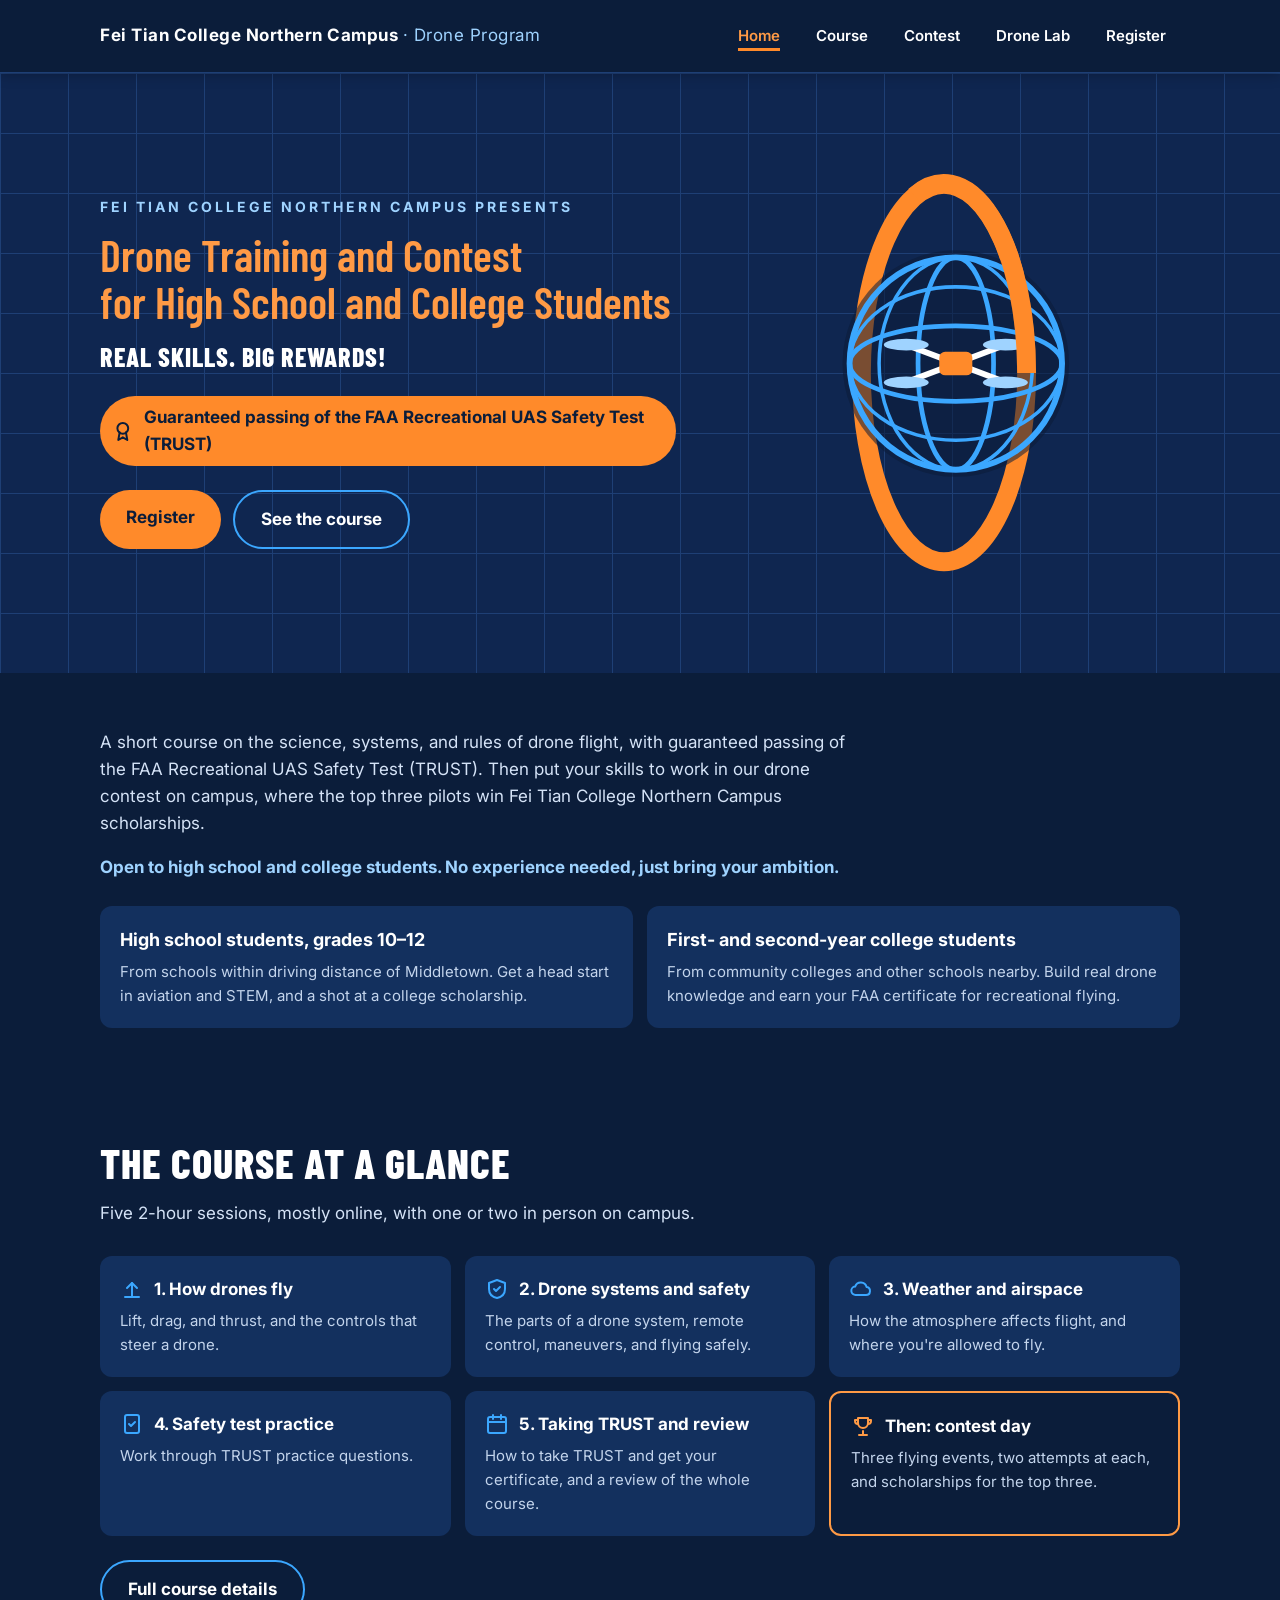
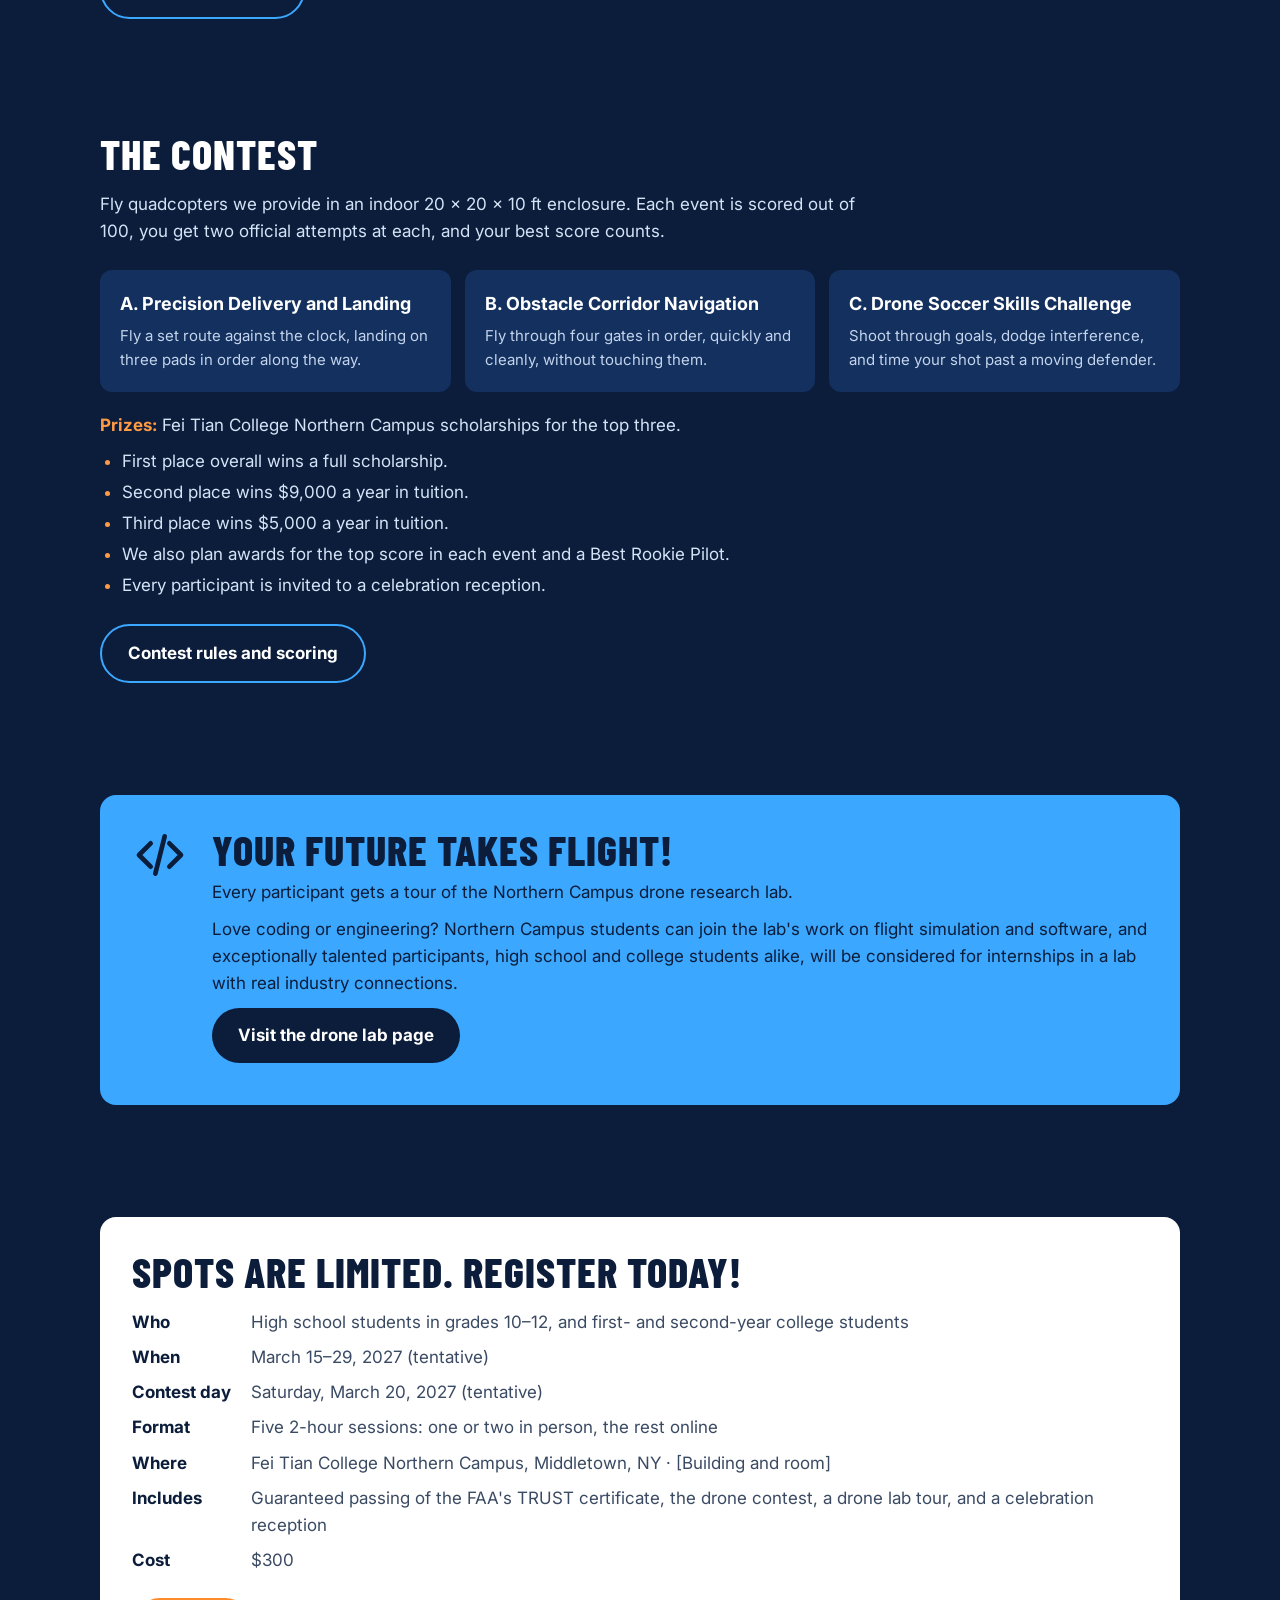
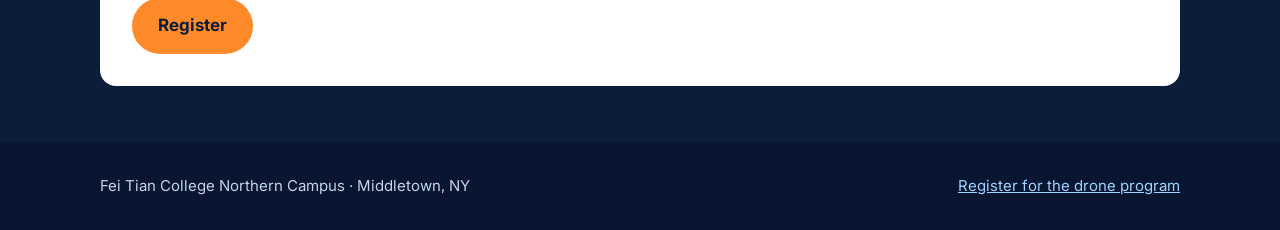
==== commit eb2ccfae: "Promise guaranteed passing of the TRUST certificate Changes "prepare for" the FAA Recreational UAS S" ====
--- a/index.html
+++ b/index.html
@@ -5,7 +5,7 @@
   <meta name="viewport" content="width=device-width, initial-scale=1">
   <meta name="robots" content="noindex, nofollow">
   <title>Take Flight: Drone Training | Fei Tian College Northern Campus</title>
-  <meta name="description" content="Drone training at Fei Tian College Northern Campus for high school and college students. Prepare for the FAA Recreational UAS Safety Test (TRUST), compete in our drone contest for scholarships, and tour our drone lab.">
+  <meta name="description" content="Drone training at Fei Tian College Northern Campus for high school and college students. Guaranteed passing of the FAA Recreational UAS Safety Test (TRUST), a chance to compete in our drone contest for scholarships, and tour our drone lab.">
   <link rel="preconnect" href="https://fonts.googleapis.com">
   <link rel="preconnect" href="https://fonts.gstatic.com" crossorigin>
   <link href="https://fonts.googleapis.com/css2?family=Barlow+Condensed:wght@600;800&family=Inter:wght@400;600;700&display=swap" rel="stylesheet">
@@ -25,7 +25,7 @@
         <p class="tagline">Real skills. Big rewards!</p>
         <div class="badge">
           <svg width="24" height="24" viewBox="0 0 24 24" fill="none" stroke="#0B1D3A" stroke-width="2.2" stroke-linecap="round" stroke-linejoin="round" aria-hidden="true"><circle cx="12" cy="9" r="6"/><path d="M8.5 13.5 7 22l5-3 5 3-1.5-8.5"/></svg>
-          Prepare for the FAA Recreational UAS Safety Test (TRUST)
+          Guaranteed passing of the FAA Recreational UAS Safety Test (TRUST)
         </div>
         <div class="hero-actions">
           <a class="btn" href="register.html">Register</a>
@@ -38,7 +38,7 @@
 
   <section>
     <div class="container">
-      <p class="lead">A short course on the science, systems, and rules of drone flight, built around the FAA Recreational UAS Safety Test (TRUST). Then put your skills to work in our drone contest on campus, where the top three pilots win Fei Tian College Northern Campus scholarships.</p>
+      <p class="lead">A short course on the science, systems, and rules of drone flight, with guaranteed passing of the FAA Recreational UAS Safety Test (TRUST). Then put your skills to work in our drone contest on campus, where the top three pilots win Fei Tian College Northern Campus scholarships.</p>
       <p class="highlight">Open to high school and college students. No experience needed, just bring your ambition.</p>
 
       <div class="audience">
@@ -143,7 +143,7 @@
           <dt>Contest day</dt><dd>Saturday, March 20, 2027 (tentative)</dd>
           <dt>Format</dt><dd>Five 2-hour sessions: one or two in person, the rest online</dd>
           <dt>Where</dt><dd>Fei Tian College Northern Campus, Middletown, NY · [Building and room]</dd>
-          <dt>Includes</dt><dd>Preparation for the FAA's TRUST certificate, the drone contest, a drone lab tour, and a celebration reception</dd>
+          <dt>Includes</dt><dd>Guaranteed passing of the FAA's TRUST certificate, the drone contest, a drone lab tour, and a celebration reception</dd>
           <dt>Cost</dt><dd>$300</dd>
         </dl>
         <a class="btn" href="register.html">Register</a>
